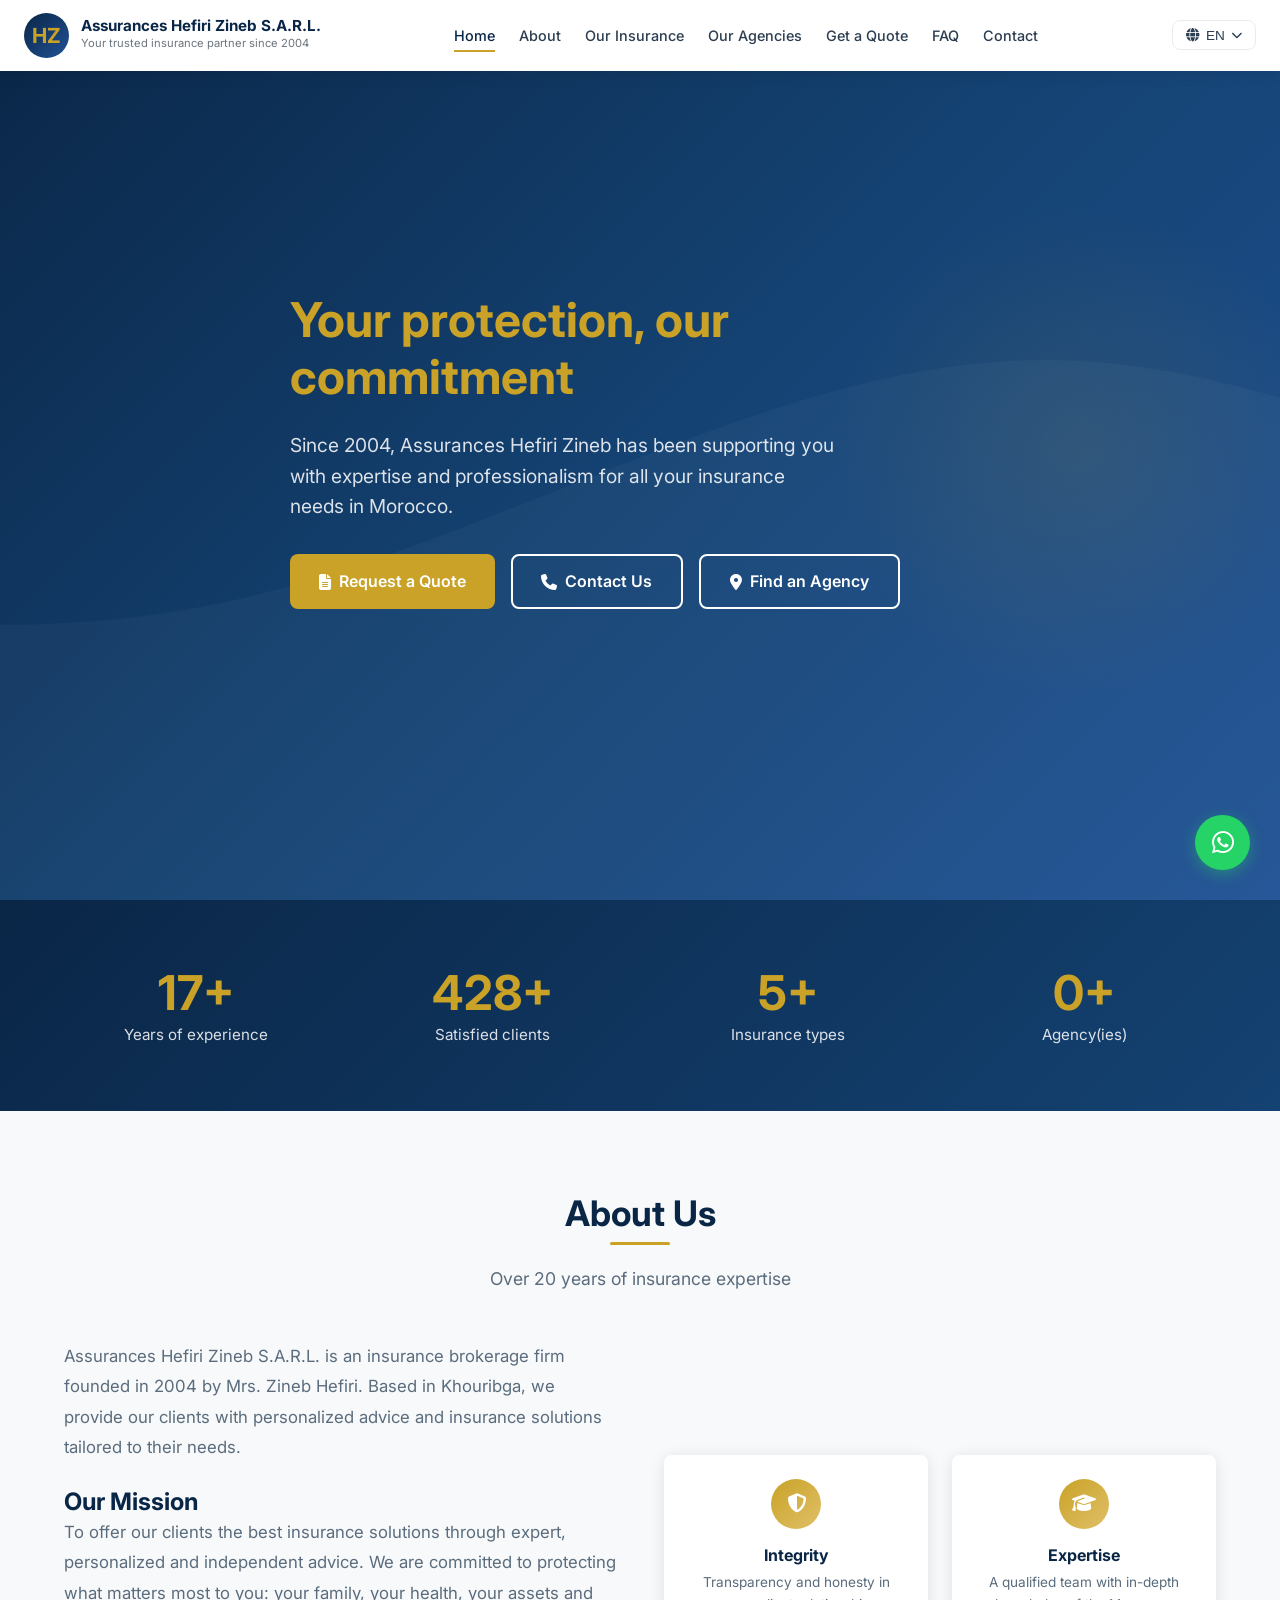
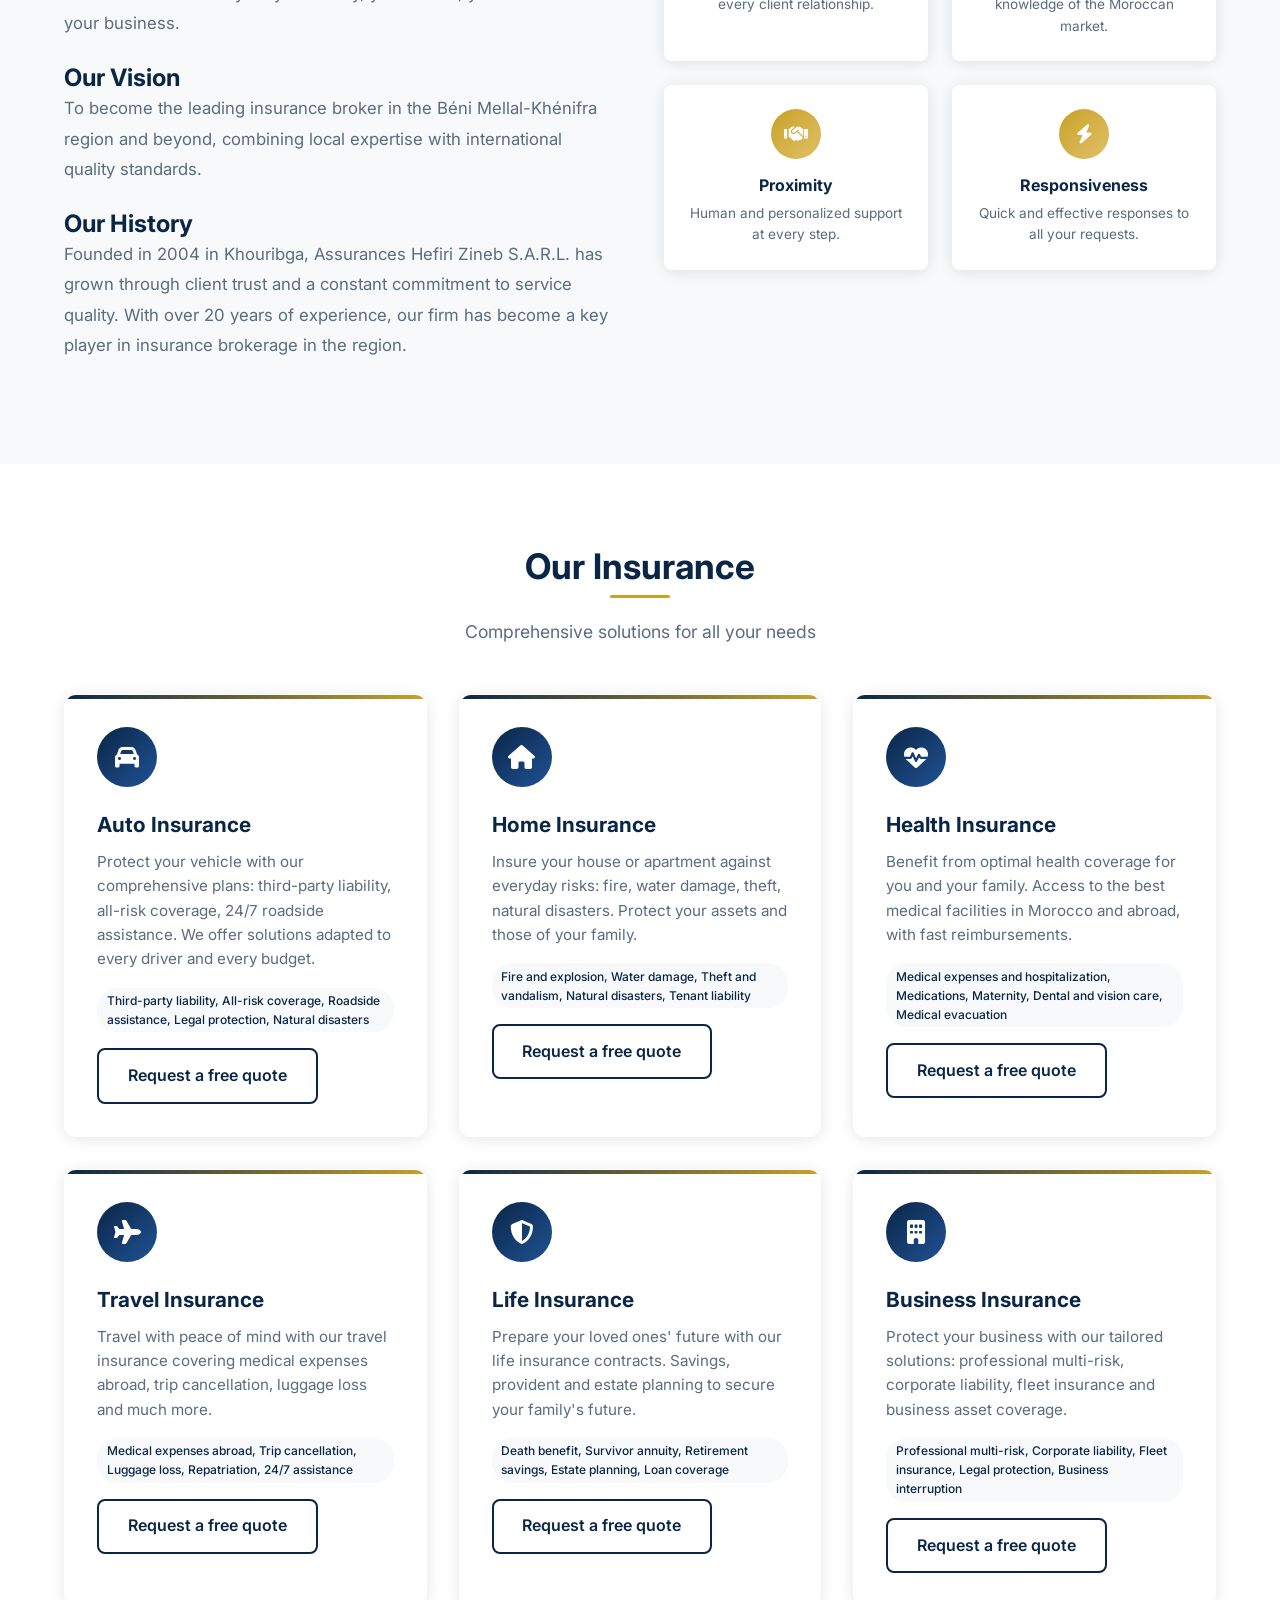
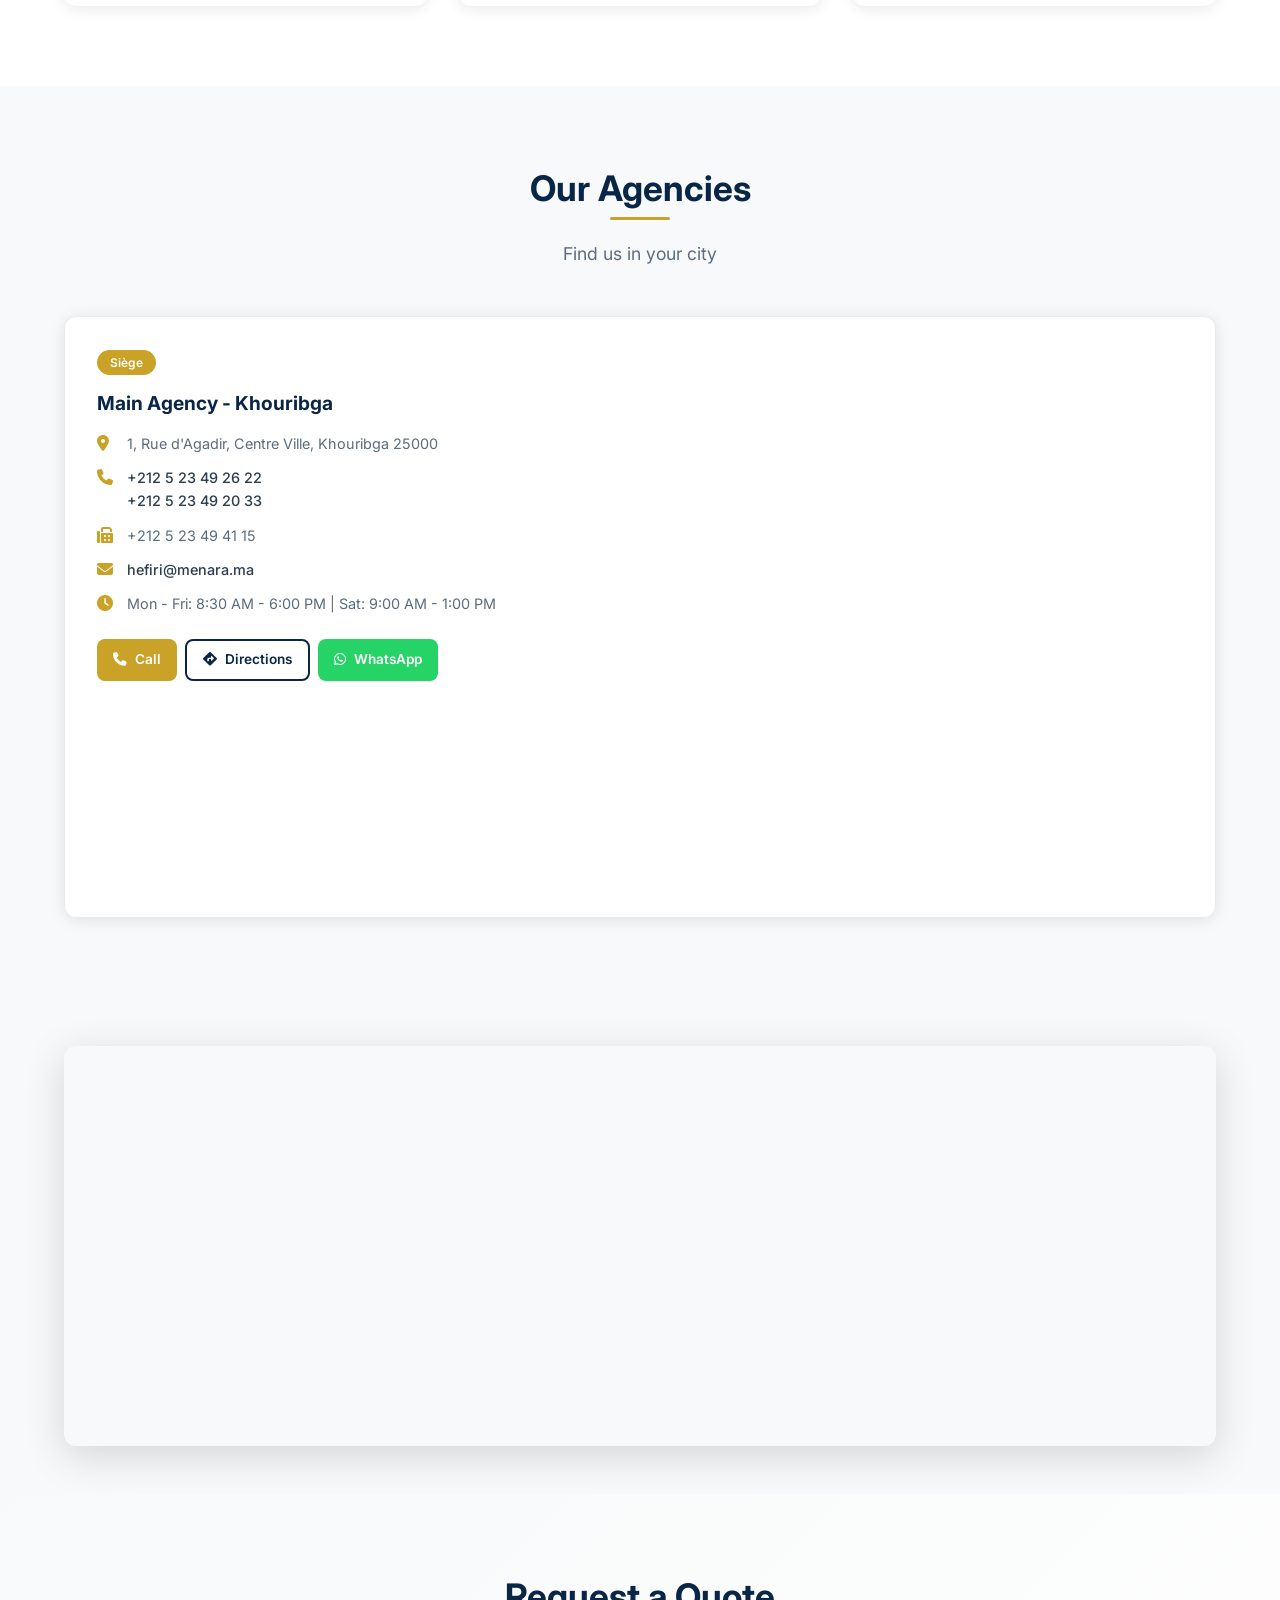
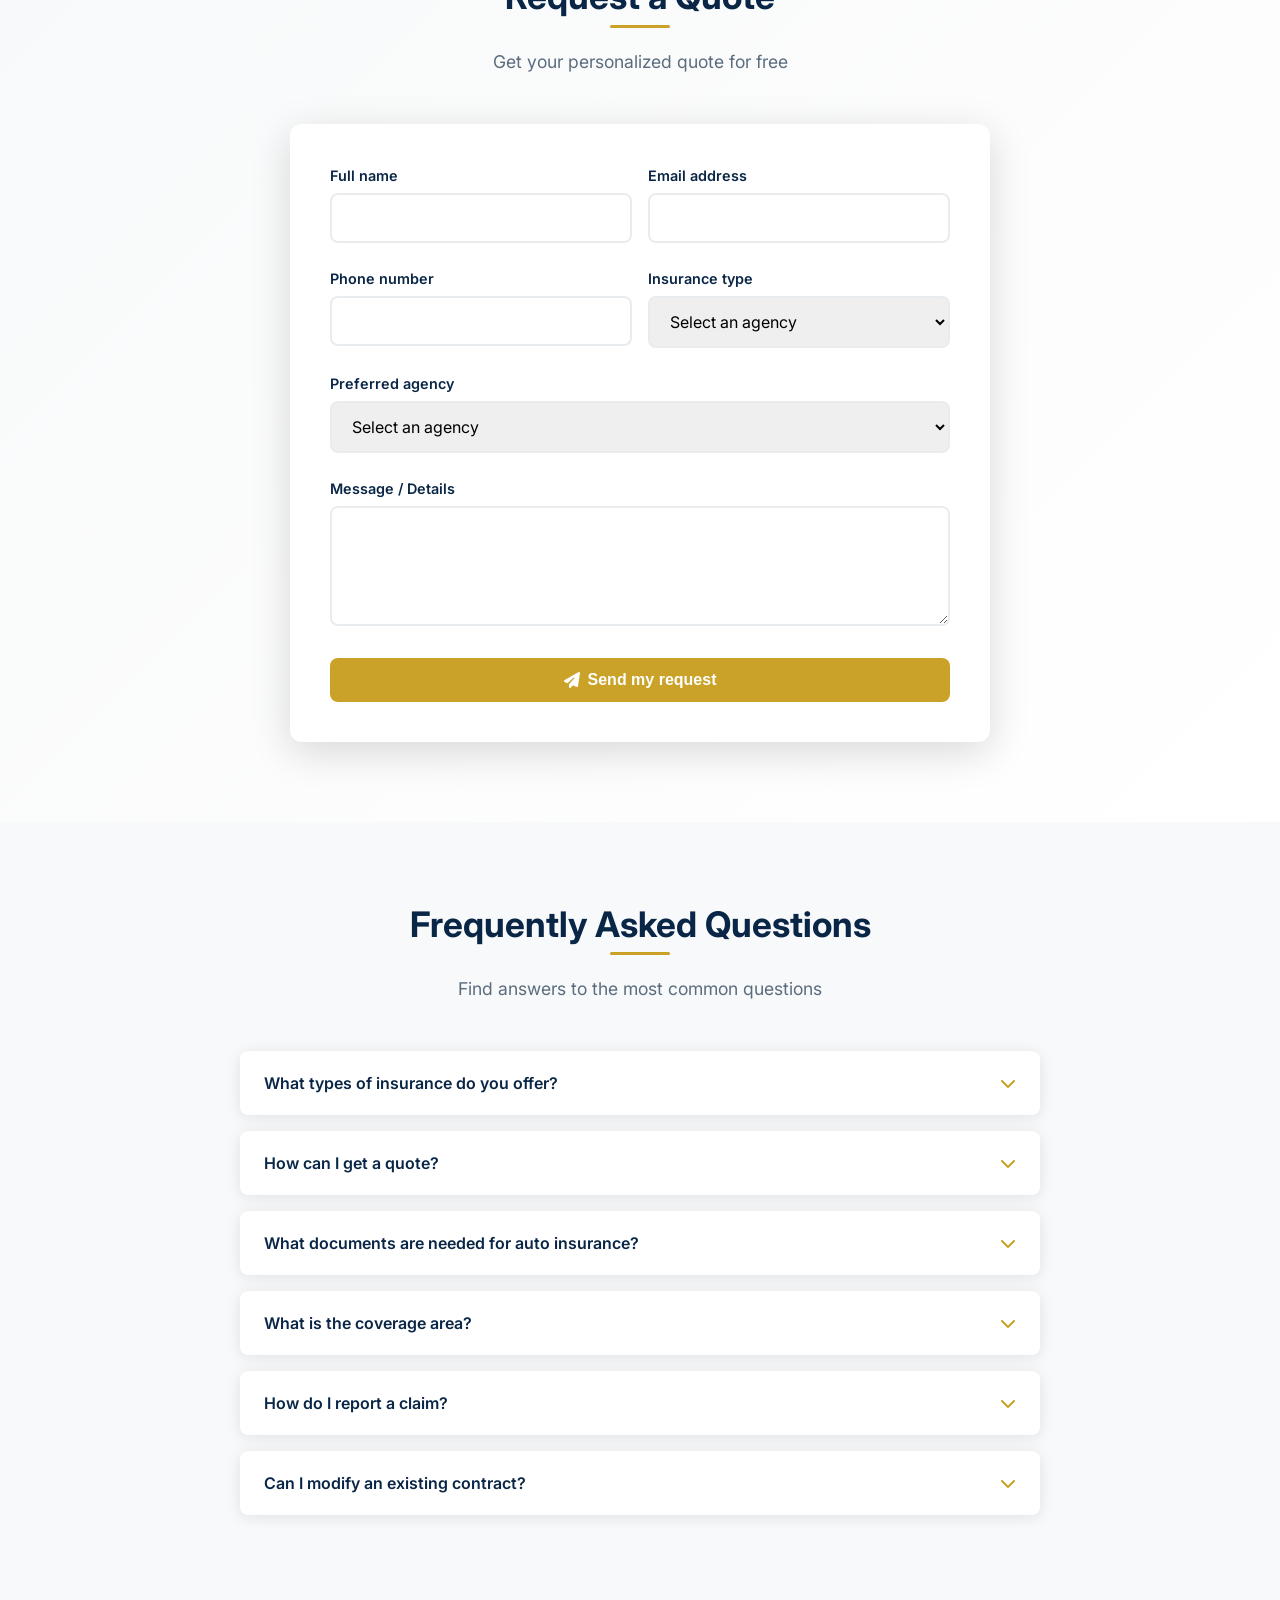
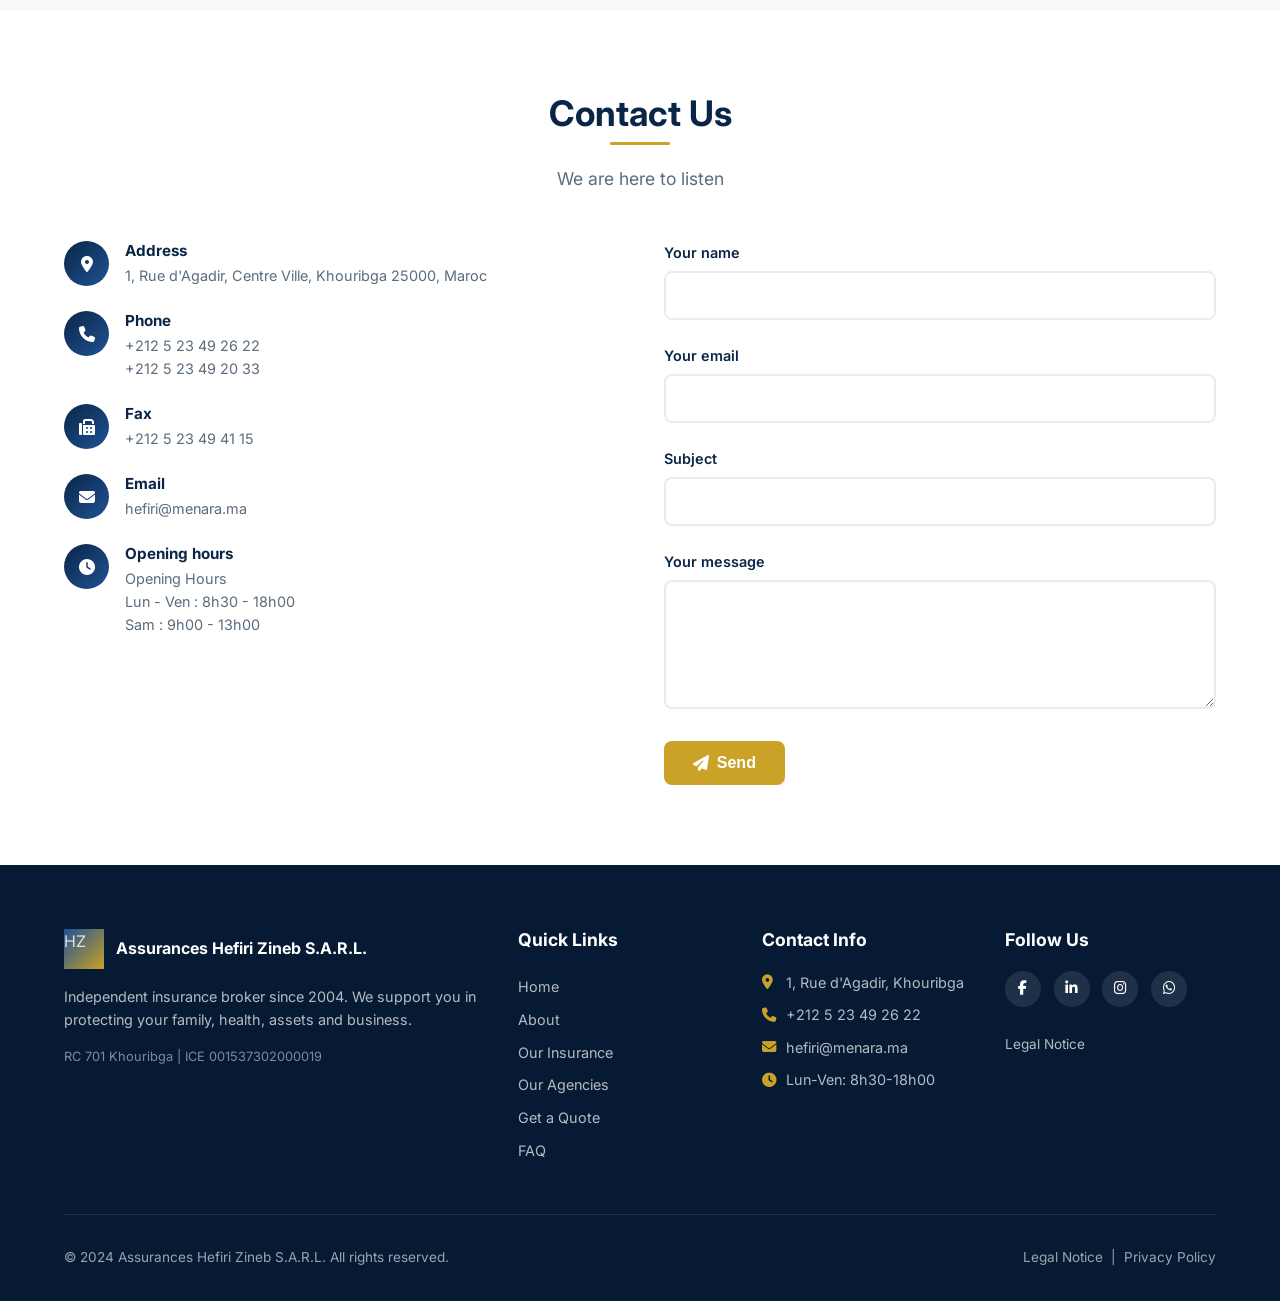
==== index.html @ b3954fb3 "feat: Complete multilingual website for Assurances Hefiri Zineb S.A.R.L. - Professional insurance we" ====
<!DOCTYPE html>
<html lang="fr" dir="ltr">
<head>
  <meta charset="UTF-8">
  <meta name="viewport" content="width=device-width, initial-scale=1.0">
  <meta http-equiv="X-UA-Compatible" content="IE=edge">
  
  <!-- SEO Meta Tags -->
  <title>Assurances Hefiri Zineb | Courtier d'assurances à Khouribga, Maroc</title>
  <meta name="description" content="Assurances Hefiri Zineb S.A.R.L. - Courtier d'assurances professionnel depuis 2004 à Khouribga. Automobile, habitation, santé, voyage, vie et entreprise. Devis gratuit.">
  <meta name="keywords" content="assurance, courtier, Khouribga, Maroc, automobile, habitation, santé, voyage, vie, entreprise, hefiri zineb">
  <meta name="author" content="Assurances Hefiri Zineb S.A.R.L.">
  <meta name="robots" content="index, follow">
  
  <!-- Open Graph -->
  <meta property="og:title" content="Assurances Hefiri Zineb | Courtier d'assurances à Khouribga, Maroc">
  <meta property="og:description" content="Courtier d'assurances professionnel depuis 2004 à Khouribga. Solutions complètes en assurance automobile, habitation, santé, voyage, vie et entreprise.">
  <meta property="og:type" content="website">
  <meta property="og:locale" content="fr_MA">
  <meta property="og:locale:alternate" content="en_MA">
  <meta property="og:locale:alternate" content="ar_MA">
  <meta property="og:site_name" content="Assurances Hefiri Zineb S.A.R.L.">
  
  <!-- Hreflang Tags -->
  <link rel="alternate" hreflang="fr" href="?lang=fr">
  <link rel="alternate" hreflang="en" href="?lang=en">
  <link rel="alternate" hreflang="ar" href="?lang=ar">
  <link rel="alternate" hreflang="x-default" href="?lang=fr">
  
  <!-- Fonts -->
  <link rel="preconnect" href="https://fonts.googleapis.com">
  <link rel="preconnect" href="https://fonts.gstatic.com" crossorigin>
  <link href="https://fonts.googleapis.com/css2?family=Inter:wght@300;400;500;600;700;800&family=Tajawal:wght@300;400;500;700;800&display=swap" rel="stylesheet">
  
  <!-- Font Awesome -->
  <link rel="stylesheet" href="https://cdnjs.cloudflare.com/ajax/libs/font-awesome/6.5.1/css/all.min.css">
  
  <!-- Main CSS -->
  <link rel="stylesheet" href="css/style.css">
  
  <!-- Favicon -->
  <link rel="icon" type="image/svg+xml" href="data:image/svg+xml,<svg xmlns='http://www.w3.org/2000/svg' viewBox='0 0 100 100'><circle cx='50' cy='50' r='45' fill='%230a2647'/><text x='50' y='65' text-anchor='middle' fill='%23c9a227' font-size='36' font-weight='bold'>HZ</text></svg>">
  
  <!-- Structured Data -->
  <script type="application/ld+json">
  {
    "@context": "https://schema.org",
    "@type": "InsuranceAgency",
    "name": "Assurances Hefiri Zineb S.A.R.L.",
    "description": "Courtier d'assurances professionnel à Khouribga, Maroc",
    "url": "https://assuranceshefiri.com",
    "telephone": "+212523492622",
    "email": "hefiri@menara.ma",
    "foundingDate": "2004",
    "legalName": "Assurances Hefiri Zineb S.A.R.L.",
    "address": {
      "@type": "PostalAddress",
      "streetAddress": "1, Rue d'Agadir, Centre Ville",
      "addressLocality": "Khouribga",
      "postalCode": "25000",
      "addressRegion": "Béni Mellal-Khénifra",
      "addressCountry": "MA"
    },
    "geo": {
      "@type": "GeoCoordinates",
      "latitude": 32.88220842030078,
      "longitude": -6.91396665058744
    },
    "openingHoursSpecification": [
      {
        "@type": "OpeningHoursSpecification",
        "dayOfWeek": ["Monday", "Tuesday", "Wednesday", "Thursday", "Friday"],
        "opens": "08:30",
        "closes": "18:00"
      },
      {
        "@type": "OpeningHoursSpecification",
        "dayOfWeek": "Saturday",
        "opens": "09:00",
        "closes": "13:00"
      }
    ],
    "priceRange": "$$",
    "sameAs": []
  }
  </script>
</head>
<body>

  <!-- ===== HEADER / NAVIGATION ===== -->
  <header class="header" id="header">
    <nav class="nav" role="navigation" aria-label="Main navigation">
      <a href="#accueil" class="nav-brand">
        <div class="logo-icon">HZ</div>
        <div class="nav-brand-text">
          <span class="brand-name" data-i18n="site.name">Assurances Hefiri Zineb S.A.R.L.</span>
          <span class="brand-tagline" data-i18n="site.tagline">Votre partenaire de confiance en assurance depuis 2004</span>
        </div>
      </a>
      
      <div class="nav-links" id="navLinks">
        <a href="#accueil" data-i18n="nav.home">Accueil</a>
        <a href="#a-propos" data-i18n="nav.about">À propos</a>
        <a href="#services" data-i18n="nav.services">Nos assurances</a>
        <a href="#agences" data-i18n="nav.agencies">Nos agences</a>
        <a href="#devis" data-i18n="nav.quote">Demande de devis</a>
        <a href="#faq" data-i18n="nav.faq">FAQ</a>
        <a href="#contact" data-i18n="nav.contact">Contact</a>
      </div>
      
      <div class="nav-right">
        <!-- Language Selector -->
        <div class="lang-selector">
          <button class="lang-btn" aria-label="Change language" aria-expanded="false">
            <i class="fas fa-globe"></i>
            <span class="lang-btn-text">FR</span>
            <i class="fas fa-chevron-down" style="font-size:0.7rem"></i>
          </button>
          <div class="lang-dropdown">
            <button data-lang="fr" class="active">
              <span>🇫🇷</span> Français
            </button>
            <button data-lang="en">
              <span>🇬🇧</span> English
            </button>
            <button data-lang="ar">
              <span>🇲🇦</span> العربية
            </button>
          </div>
        </div>
        
        <!-- Mobile Toggle -->
        <div class="nav-toggle" id="navToggle" aria-label="Toggle navigation menu">
          <span></span>
          <span></span>
          <span></span>
        </div>
      </div>
    </nav>
  </header>

  <!-- ===== HERO SECTION ===== -->
  <section class="hero" id="accueil">
    <div class="container">
      <div class="hero-content">
        <h1><span class="highlight" data-i18n="hero.title">Votre protection, notre engagement</span></h1>
        <p data-i18n="hero.subtitle">Depuis 2004, Assurances Hefiri Zineb vous accompagne avec expertise et professionnalisme dans tous vos besoins en assurance au Maroc.</p>
        <div class="hero-buttons">
          <a href="#devis" class="btn btn-primary">
            <i class="fas fa-file-alt"></i>
            <span data-i18n="hero.cta1">Demander un devis</span>
          </a>
          <a href="#contact" class="btn btn-secondary">
            <i class="fas fa-phone"></i>
            <span data-i18n="hero.cta2">Nous contacter</span>
          </a>
          <a href="#agences" class="btn btn-secondary">
            <i class="fas fa-map-marker-alt"></i>
            <span data-i18n="hero.cta3">Trouver une agence</span>
          </a>
        </div>
      </div>
    </div>
    <div class="hero-decoration"></div>
  </section>

  <!-- ===== STATS SECTION ===== -->
  <section class="stats-section">
    <div class="container">
      <div class="stats-grid">
        <div class="stat-item fade-in">
          <span class="stat-number" data-count="20">0</span>
          <span class="stat-label" data-i18n="about.fig1">Années d'expérience</span>
        </div>
        <div class="stat-item fade-in">
          <span class="stat-number" data-count="500">0</span>
          <span class="stat-label" data-i18n="about.fig2">Clients satisfaits</span>
        </div>
        <div class="stat-item fade-in">
          <span class="stat-number" data-count="6">0</span>
          <span class="stat-label" data-i18n="about.fig3">Types d'assurance</span>
        </div>
        <div class="stat-item fade-in">
          <span class="stat-number" data-count="1">0</span>
          <span class="stat-label" data-i18n="about.fig4">Agence(s)</span>
        </div>
      </div>
    </div>
  </section>

  <!-- ===== ABOUT SECTION ===== -->
  <section class="section about-section" id="a-propos">
    <div class="container">
      <div class="section-header">
        <h2 data-i18n="about.title">À propos de nous</h2>
        <p data-i18n="about.subtitle">Plus de 20 ans d'expertise en assurance</p>
      </div>
      
      <div class="about-content">
        <div class="about-text fade-in">
          <p data-i18n="about.intro">Assurances Hefiri Zineb S.A.R.L. est un cabinet de courtage en assurances fondé en 2004 par Mme Zineb Hefiri. Basé à Khouribga, nous offrons à nos clients un conseil personnalisé et des solutions d'assurance adaptées à leurs besoins.</p>
          
          <h3 data-i18n="about.mission_title">Notre Mission</h3>
          <p data-i18n="about.mission_text">Offrir à nos clients les meilleures solutions d'assurance grâce à un conseil expert, personnalisé et indépendant. Nous nous engageons à protéger ce qui compte le plus pour vous : votre famille, votre santé, votre patrimoine et votre entreprise.</p>
          
          <h3 data-i18n="about.vision_title">Notre Vision</h3>
          <p data-i18n="about.vision_text">Devenir le courtier d'assurances de référence dans la région Béni Mellal-Khénifra et au-delà, en combinant expertise locale et standards internationaux de qualité de service.</p>
          
          <h3 data-i18n="about.history_title">Notre Histoire</h3>
          <p data-i18n="about.history_text">Fondée en 2004 à Khouribga, Assurances Hefiri Zineb S.A.R.L. s'est développée grâce à la confiance de ses clients et à un engagement constant envers la qualité de service. Avec plus de 20 ans d'expérience, notre cabinet est devenu un acteur incontournable du courtage en assurance dans la région.</p>
        </div>
        
        <div class="about-values fade-in">
          <div class="value-card">
            <div class="value-icon"><i class="fas fa-shield-alt"></i></div>
            <h4 data-i18n="about.value1_title">Intégrité</h4>
            <p data-i18n="about.value1_text">Transparence et honnêteté dans chaque relation client.</p>
          </div>
          <div class="value-card">
            <div class="value-icon"><i class="fas fa-graduation-cap"></i></div>
            <h4 data-i18n="about.value2_title">Expertise</h4>
            <p data-i18n="about.value2_text">Une équipe qualifiée avec une connaissance approfondie du marché marocain.</p>
          </div>
          <div class="value-card">
            <div class="value-icon"><i class="fas fa-handshake"></i></div>
            <h4 data-i18n="about.value3_title">Proximité</h4>
            <p data-i18n="about.value3_text">Un accompagnement humain et personnalisé, à chaque étape.</p>
          </div>
          <div class="value-card">
            <div class="value-icon"><i class="fas fa-bolt"></i></div>
            <h4 data-i18n="about.value4_title">Réactivité</h4>
            <p data-i18n="about.value4_text">Des réponses rapides et efficaces à toutes vos demandes.</p>
          </div>
        </div>
      </div>
    </div>
  </section>

  <!-- ===== SERVICES SECTION ===== -->
  <section class="section" id="services">
    <div class="container">
      <div class="section-header">
        <h2 data-i18n="services.title">Nos Assurances</h2>
        <p data-i18n="services.subtitle">Des solutions complètes pour tous vos besoins</p>
      </div>
      
      <div class="services-grid">
        <!-- Auto Insurance -->
        <div class="service-card fade-in">
          <div class="service-icon"><i class="fas fa-car"></i></div>
          <h3 data-i18n="services.auto_title">Assurance Automobile</h3>
          <p data-i18n="services.auto_desc">Protégez votre véhicule avec nos formules complètes : responsabilité civile, tous risques, assistance routière 24h/24. Nous proposons des solutions adaptées à chaque conducteur et chaque budget.</p>
          <div class="service-guarantees">
            <span data-i18n="services.auto_guarantees">Responsabilité civile, Dommages tous risques, Assistance et dépannage, Protection juridique, Catastrophes naturelles</span>
          </div>
          <a href="#devis" class="btn btn-outline" style="margin-top:1rem" data-i18n="services.cta">Demander un devis gratuit</a>
        </div>

        <!-- Habitation Insurance -->
        <div class="service-card fade-in">
          <div class="service-icon"><i class="fas fa-home"></i></div>
          <h3 data-i18n="services.habitation_title">Assurance Habitation</h3>
          <p data-i18n="services.habitation_desc">Assurez votre maison ou appartement contre les risques du quotidien : incendie, dégâts des eaux, vol, catastrophes naturelles. Protégez votre patrimoine et celui de votre famille.</p>
          <div class="service-guarantees">
            <span data-i18n="services.habitation_guarantees">Incendie et explosion, Dégâts des eaux, Vol et vandalisme, Catastrophes naturelles, Responsabilité civile locataire</span>
          </div>
          <a href="#devis" class="btn btn-outline" style="margin-top:1rem" data-i18n="services.cta">Demander un devis gratuit</a>
        </div>

        <!-- Santé Insurance -->
        <div class="service-card fade-in">
          <div class="service-icon"><i class="fas fa-heartbeat"></i></div>
          <h3 data-i18n="services.sante_title">Assurance Santé</h3>
          <p data-i18n="services.sante_desc">Bénéficiez d'une couverture santé optimale pour vous et votre famille. Accès aux meilleurs établissements de soins au Maroc et à l'étranger, avec des remboursements rapides.</p>
          <div class="service-guarantees">
            <span data-i18n="services.sante_guarantees">Frais médicaux et hospitalisation, Médicaments, Maternité, Soins dentaires et optiques, Évacuation sanitaire</span>
          </div>
          <a href="#devis" class="btn btn-outline" style="margin-top:1rem" data-i18n="services.cta">Demander un devis gratuit</a>
        </div>

        <!-- Voyage Insurance -->
        <div class="service-card fade-in">
          <div class="service-icon"><i class="fas fa-plane"></i></div>
          <h3 data-i18n="services.voyage_title">Assurance Voyage</h3>
          <p data-i18n="services.voyage_desc">Voyagez l'esprit tranquille avec notre assurance voyage couvrant les frais médicaux à l'étranger, l'annulation de voyage, la perte de bagages et bien plus encore.</p>
          <div class="service-guarantees">
            <span data-i18n="services.voyage_guarantees">Frais médicaux à l'étranger, Annulation de voyage, Perte de bagages, Rapatriement, Assistance 24h/24</span>
          </div>
          <a href="#devis" class="btn btn-outline" style="margin-top:1rem" data-i18n="services.cta">Demander un devis gratuit</a>
        </div>

        <!-- Vie Insurance -->
        <div class="service-card fade-in">
          <div class="service-icon"><i class="fas fa-shield-alt"></i></div>
          <h3 data-i18n="services.vie_title">Assurance Vie</h3>
          <p data-i18n="services.vie_desc">Préparez l'avenir de vos proches avec nos contrats d'assurance vie. Épargne, prévoyance et transmission patrimoniale pour sécuriser le futur de votre famille.</p>
          <div class="service-guarantees">
            <span data-i18n="services.vie_guarantees">Capital décès, Rente de survie, Épargne retraite, Transmission patrimoniale, Couverture emprunteur</span>
          </div>
          <a href="#devis" class="btn btn-outline" style="margin-top:1rem" data-i18n="services.cta">Demander un devis gratuit</a>
        </div>

        <!-- Entreprise Insurance -->
        <div class="service-card fade-in">
          <div class="service-icon"><i class="fas fa-building"></i></div>
          <h3 data-i18n="services.entreprise_title">Assurance Entreprise</h3>
          <p data-i18n="services.entreprise_desc">Protégez votre activité professionnelle avec nos solutions sur mesure : multirisque professionnelle, responsabilité civile entreprise, assurance flotte et couverture des biens professionnels.</p>
          <div class="service-guarantees">
            <span data-i18n="services.entreprise_guarantees">Multirisque professionnelle, Responsabilité civile entreprise, Assurance flotte automobile, Protection juridique, Pertes d'exploitation</span>
          </div>
          <a href="#devis" class="btn btn-outline" style="margin-top:1rem" data-i18n="services.cta">Demander un devis gratuit</a>
        </div>
      </div>
    </div>
  </section>

  <!-- ===== AGENCIES SECTION ===== -->
  <section class="section" id="agences" style="background:var(--light)">
    <div class="container">
      <div class="section-header">
        <h2 data-i18n="agencies.title">Nos Agences</h2>
        <p data-i18n="agencies.subtitle">Retrouvez-nous dans votre ville</p>
      </div>
      
      <div class="agencies-grid" id="agencies-container">
        <!-- Agencies will be rendered dynamically by JavaScript -->
      </div>
    </div>
  </section>

  <!-- ===== MAP SECTION ===== -->
  <section class="map-section">
    <div class="container">
      <div class="map-container">
        <iframe 
          src="https://maps.google.com/maps?q=32.88220842030078,-6.91396665058744&z=15&output=embed" 
          loading="lazy" 
          allowfullscreen
          title="Google Maps - Assurances Hefiri Zineb, Khouribga"
          aria-label="Carte Google Maps de l'agence Assurances Hefiri Zineb à Khouribga">
        </iframe>
      </div>
    </div>
  </section>

  <!-- ===== QUOTE SECTION ===== -->
  <section class="section quote-section" id="devis">
    <div class="container">
      <div class="section-header">
        <h2 data-i18n="quote.title">Demande de Devis</h2>
        <p data-i18n="quote.subtitle">Obtenez votre devis personnalisé gratuitement</p>
      </div>
      
      <div class="quote-form">
        <form id="quoteForm" novalidate>
          <div class="form-row">
            <div class="form-group">
              <label for="quoteName" data-i18n="quote.form.name">Nom complet</label>
              <input type="text" id="quoteName" name="name" required placeholder="">
            </div>
            <div class="form-group">
              <label for="quoteEmail" data-i18n="quote.form.email">Adresse e-mail</label>
              <input type="email" id="quoteEmail" name="email" required>
            </div>
          </div>
          
          <div class="form-row">
            <div class="form-group">
              <label for="quotePhone" data-i18n="quote.form.phone">Téléphone</label>
              <input type="tel" id="quotePhone" name="phone" required>
            </div>
            <div class="form-group">
              <label for="quoteType" data-i18n="quote.form.insurance_type">Type d'assurance</label>
              <select id="quoteType" name="insurance_type" required>
                <option value="" data-i18n="quote.select_agency">-- Sélectionnez --</option>
                <option value="auto" data-i18n="quote.form.type_auto">Automobile</option>
                <option value="habitation" data-i18n="quote.form.type_habitation">Habitation</option>
                <option value="sante" data-i18n="quote.form.type_sante">Santé</option>
                <option value="voyage" data-i18n="quote.form.type_voyage">Voyage</option>
                <option value="vie" data-i18n="quote.form.type_vie">Vie</option>
                <option value="entreprise" data-i18n="quote.form.type_entreprise">Entreprise</option>
              </select>
            </div>
          </div>
          
          <div class="form-group">
            <label for="quoteAgency" data-i18n="quote.form.agency">Agence souhaitée</label>
            <select id="quoteAgency" name="agency" class="agency-select">
              <option value="" data-i18n="quote.select_agency">Choisir une agence</option>
            </select>
          </div>
          
          <div class="form-group">
            <label for="quoteMessage" data-i18n="quote.form.message">Message / Détails</label>
            <textarea id="quoteMessage" name="message" rows="4" placeholder=""></textarea>
          </div>
          
          <button type="submit" class="btn btn-primary" style="width:100%;justify-content:center">
            <i class="fas fa-paper-plane"></i>
            <span data-i18n="quote.form.submit">Envoyer ma demande</span>
          </button>
          
          <div class="form-message" id="quoteMessageResult"></div>
        </form>
      </div>
    </div>
  </section>

  <!-- ===== FAQ SECTION ===== -->
  <section class="section faq-section" id="faq">
    <div class="container">
      <div class="section-header">
        <h2 data-i18n="faq.title">Questions Fréquentes</h2>
        <p data-i18n="faq.subtitle">Retrouvez les réponses aux questions les plus courantes</p>
      </div>
      
      <div class="faq-list">
        <div class="faq-item fade-in">
          <div class="faq-question">
            <span data-faq-q="1" data-i18n="faq.q1">Quels types d'assurance proposez-vous ?</span>
            <i class="fas fa-chevron-down"></i>
          </div>
          <div class="faq-answer">
            <p data-faq-a="1" data-i18n="faq.a1">Nous proposons une large gamme d'assurances : automobile, habitation, santé, voyage, vie et assurance entreprise. Chaque solution est adaptée à vos besoins spécifiques.</p>
          </div>
        </div>
        
        <div class="faq-item fade-in">
          <div class="faq-question">
            <span data-faq-q="2" data-i18n="faq.q2">Comment obtenir un devis ?</span>
            <i class="fas fa-chevron-down"></i>
          </div>
          <div class="faq-answer">
            <p data-faq-a="2" data-i18n="faq.a2">Vous pouvez obtenir un devis gratuitement en remplissant notre formulaire en ligne, en nous appelant au +212 5 23 49 26 22 ou en vous rendant directement dans notre agence à Khouribga.</p>
          </div>
        </div>
        
        <div class="faq-item fade-in">
          <div class="faq-question">
            <span data-faq-q="3" data-i18n="faq.q3">Quels documents fournir pour une assurance automobile ?</span>
            <i class="fas fa-chevron-down"></i>
          </div>
          <div class="faq-answer">
            <p data-faq-a="3" data-i18n="faq.a3">Pour une assurance automobile, vous aurez besoin de votre carte d'identité, carte grise du véhicule, permis de conduire et votre historique de conduite (relevé d'informations).</p>
          </div>
        </div>
        
        <div class="faq-item fade-in">
          <div class="faq-question">
            <span data-faq-q="4" data-i18n="faq.q4">Quelle est la zone de couverture ?</span>
            <i class="fas fa-chevron-down"></i>
          </div>
          <div class="faq-answer">
            <p data-faq-a="4" data-i18n="faq.a4">Nos assurances couvrent l'ensemble du territoire marocain. Pour l'assurance voyage, la couverture s'étend à l'international selon les formules choisies.</p>
          </div>
        </div>
        
        <div class="faq-item fade-in">
          <div class="faq-question">
            <span data-faq-q="5" data-i18n="faq.q5">Comment déclarer un sinistre ?</span>
            <i class="fas fa-chevron-down"></i>
          </div>
          <div class="faq-answer">
            <p data-faq-a="5" data-i18n="faq.a5">En cas de sinistre, contactez-nous immédiatement par téléphone au +212 5 23 49 26 22 ou par email à hefiri@menara.ma. Notre équipe vous guidera dans les démarches à suivre.</p>
          </div>
        </div>
        
        <div class="faq-item fade-in">
          <div class="faq-question">
            <span data-faq-q="6" data-i18n="faq.q6">Peut-on modifier un contrat en cours ?</span>
            <i class="fas fa-chevron-down"></i>
          </div>
          <div class="faq-answer">
            <p data-faq-a="6" data-i18n="faq.a6">Oui, vous pouvez modifier votre contrat à tout moment. Contactez-nous pour étudier vos besoins et ajuster vos garanties en conséquence.</p>
          </div>
        </div>
      </div>
    </div>
  </section>

  <!-- ===== CONTACT SECTION ===== -->
  <section class="section contact-section" id="contact">
    <div class="container">
      <div class="section-header">
        <h2 data-i18n="contact.title">Contactez-nous</h2>
        <p data-i18n="contact.subtitle">Nous sommes à votre écoute</p>
      </div>
      
      <div class="contact-grid">
        <div class="contact-info-list fade-in">
          <div class="contact-info-item">
            <div class="icon-circle"><i class="fas fa-map-marker-alt"></i></div>
            <div>
              <h4 data-i18n="contact.address_label">Adresse</h4>
              <p>1, Rue d'Agadir, Centre Ville, Khouribga 25000, Maroc</p>
            </div>
          </div>
          
          <div class="contact-info-item">
            <div class="icon-circle"><i class="fas fa-phone"></i></div>
            <div>
              <h4 data-i18n="contact.phone_label">Téléphone</h4>
              <p>
                <a href="tel:+212523492622">+212 5 23 49 26 22</a><br>
                <a href="tel:+212523492033">+212 5 23 49 20 33</a>
              </p>
            </div>
          </div>
          
          <div class="contact-info-item">
            <div class="icon-circle"><i class="fas fa-fax"></i></div>
            <div>
              <h4 data-i18n="contact.fax_label">Fax</h4>
              <p>+212 5 23 49 41 15</p>
            </div>
          </div>
          
          <div class="contact-info-item">
            <div class="icon-circle"><i class="fas fa-envelope"></i></div>
            <div>
              <h4 data-i18n="contact.email_label">Email</h4>
              <p><a href="mailto:hefiri@menara.ma">hefiri@menara.ma</a></p>
            </div>
          </div>
          
          <div class="contact-info-item">
            <div class="icon-circle"><i class="fas fa-clock"></i></div>
            <div>
              <h4 data-i18n="contact.hours_label">Horaires d'ouverture</h4>
              <p>
                <span data-i18n="agencies.hours">Horaires</span><br>
                <span>Lun - Ven : 8h30 - 18h00</span><br>
                <span>Sam : 9h00 - 13h00</span>
              </p>
            </div>
          </div>
        </div>
        
        <div class="fade-in">
          <form id="contactForm" novalidate>
            <div class="form-group">
              <label for="contactName" data-i18n="contact.form_name">Votre nom</label>
              <input type="text" id="contactName" name="name" required>
            </div>
            
            <div class="form-group">
              <label for="contactEmail" data-i18n="contact.form_email">Votre email</label>
              <input type="email" id="contactEmail" name="email" required>
            </div>
            
            <div class="form-group">
              <label for="contactSubject" data-i18n="contact.form_subject">Sujet</label>
              <input type="text" id="contactSubject" name="subject" required>
            </div>
            
            <div class="form-group">
              <label for="contactMessage" data-i18n="contact.form_message">Votre message</label>
              <textarea id="contactMessage" name="message" rows="5" required></textarea>
            </div>
            
            <button type="submit" class="btn btn-primary">
              <i class="fas fa-paper-plane"></i>
              <span data-i18n="contact.form_send">Envoyer</span>
            </button>
            
            <div class="form-message" id="contactMessageResult"></div>
          </form>
        </div>
      </div>
    </div>
  </section>

  <!-- ===== FOOTER ===== -->
  <footer class="footer">
    <div class="container">
      <div class="footer-grid">
        <div class="footer-brand">
          <div style="display:flex;align-items:center;gap:0.75rem;margin-bottom:0.5rem">
            <div class="logo-icon" style="width:40px;height:40px;font-size:1rem;background:linear-gradient(135deg,var(--secondary),var(--accent))">HZ</div>
            <h4 style="margin:0;font-size:1rem" data-i18n="site.name">Assurances Hefiri Zineb S.A.R.L.</h4>
          </div>
          <p data-i18n="footer.description">Courtier d'assurances indépendant depuis 2004. Nous vous accompagnons dans la protection de votre famille, votre santé, votre patrimoine et votre entreprise.</p>
          <p style="font-size:0.8rem;opacity:0.7;margin-top:0.5rem" data-i18n="footer.rc_info">RC 701 Khouribga | ICE 001537302000019</p>
        </div>
        
        <div>
          <h4 data-i18n="footer.quick_links">Liens rapides</h4>
          <div class="footer-links">
            <a href="#accueil" data-i18n="nav.home">Accueil</a>
            <a href="#a-propos" data-i18n="nav.about">À propos</a>
            <a href="#services" data-i18n="nav.services">Nos assurances</a>
            <a href="#agences" data-i18n="nav.agencies">Nos agences</a>
            <a href="#devis" data-i18n="nav.quote">Demande de devis</a>
            <a href="#faq" data-i18n="nav.faq">FAQ</a>
          </div>
        </div>
        
        <div>
          <h4 data-i18n="footer.contact_info">Coordonnées</h4>
          <div class="footer-contact">
            <p><i class="fas fa-map-marker-alt"></i> 1, Rue d'Agadir, Khouribga</p>
            <p><i class="fas fa-phone"></i> <a href="tel:+212523492622" style="color:inherit">+212 5 23 49 26 22</a></p>
            <p><i class="fas fa-envelope"></i> <a href="mailto:hefiri@menara.ma" style="color:inherit">hefiri@menara.ma</a></p>
            <p><i class="fas fa-clock"></i> Lun-Ven: 8h30-18h00</p>
          </div>
        </div>
        
        <div>
          <h4 data-i18n="footer.follow_us">Suivez-nous</h4>
          <!-- Social links: Information à compléter - Ajouter les liens des réseaux sociaux -->
          <div class="footer-social">
            <a href="#" aria-label="Facebook" title="Facebook"><i class="fab fa-facebook-f"></i></a>
            <a href="#" aria-label="LinkedIn" title="LinkedIn"><i class="fab fa-linkedin-in"></i></a>
            <a href="#" aria-label="Instagram" title="Instagram"><i class="fab fa-instagram"></i></a>
            <a href="https://wa.me/212523492622" aria-label="WhatsApp" title="WhatsApp"><i class="fab fa-whatsapp"></i></a>
          </div>
          <div style="margin-top:1.5rem">
            <a href="#mentions-legales" style="color:rgba(255,255,255,0.7);font-size:0.85rem" data-i18n="footer.legal">Mentions légales</a>
          </div>
        </div>
      </div>
      
      <div class="footer-bottom">
        <p data-i18n="footer.copyright">© 2024 Assurances Hefiri Zineb S.A.R.L. Tous droits réservés.</p>
        <p>
          <a href="#mentions-legales" style="color:rgba(255,255,255,0.6)" data-i18n="footer.legal">Mentions légales</a>
          &nbsp;|&nbsp;
          <a href="#mentions-legales" style="color:rgba(255,255,255,0.6)" data-i18n="footer.privacy">Politique de confidentialité</a>
        </p>
      </div>
    </div>
  </footer>

  <!-- ===== WHATSAPP FLOATING BUTTON ===== -->
  <div class="whatsapp-float">
    <a href="https://wa.me/212523492622" target="_blank" rel="noopener" aria-label="Contactez-nous sur WhatsApp" title="WhatsApp">
      <i class="fab fa-whatsapp"></i>
    </a>
  </div>

  <!-- ===== SCROLL TO TOP ===== -->
  <button class="scroll-top" aria-label="Retour en haut">
    <i class="fas fa-chevron-up"></i>
  </button>

  <!-- ===== LEGAL SECTION (hidden by default, shown as anchor) ===== -->
  <section class="section legal-section" id="mentions-legales" style="display:none">
    <div class="container">
      <div class="legal-content">
        <h2 data-i18n="legal.title">Mentions Légales</h2>
        
        <h3 data-i18n="legal.section1_title">Éditeur du site</h3>
        <p data-i18n="legal.section1_text">Assurances Hefiri Zineb S.A.R.L.
1, Rue d'Agadir, Centre Ville, Khouribga 25000, Maroc
Tél : +212 5 23 49 26 22
Email : hefiri@menara.ma
RC : 701 Khouribga
ICE : 001537302000019
Directeur de publication : Mme Zineb Hefiri</p>
        
        <h3 data-i18n="legal.section2_title">Protection des données personnelles</h3>
        <p data-i18n="legal.section2_text">Conformément à la loi n° 09-08 relative à la protection des personnes physiques à l'égard du traitement des données à caractère personnel, vous disposez d'un droit d'accès, de rectification et de suppression de vos données personnelles. Pour exercer ce droit, veuillez nous contacter par email à hefiri@menara.ma ou par courrier postal à l'adresse indiquée ci-dessus.</p>
        
        <h3 data-i18n="legal.section3_title">Propriété intellectuelle</h3>
        <p data-i18n="legal.section3_text">L'ensemble du contenu de ce site (textes, images, logos, graphismes) est la propriété exclusive de Assurances Hefiri Zineb S.A.R.L. Toute reproduction, même partielle, est interdite sans autorisation préalable écrite.</p>
        
        <h3 data-i18n="legal.section4_title">Responsabilité</h3>
        <p data-i18n="legal.section4_text">Les informations présentes sur ce site sont fournies à titre indicatif. Assurances Hefiri Zineb S.A.R.L. ne saurait être tenu responsable des erreurs ou omissions dans les informations diffusées sur ce site.</p>
      </div>
    </div>
  </section>

  <!-- Scripts -->
  <script src="js/i18n.js"></script>
  <script src="js/app.js"></script>
</body>
</html>
---- css/style.css ----
/* ============================================
   ASSURANCES HEFIRI ZINEB - Main Stylesheet
   Professional Insurance Website
   ============================================ */

/* === CSS Variables === */
:root {
  --primary: #0a2647;
  --primary-light: #144272;
  --primary-dark: #061a33;
  --secondary: #205295;
  --accent: #c9a227;
  --accent-light: #e0c068;
  --accent-dark: #a68520;
  --white: #ffffff;
  --light: #f8f9fa;
  --light-gray: #e9ecef;
  --medium-gray: #6c757d;
  --dark-gray: #343a40;
  --text: #2c3e50;
  --text-light: #5a6c7d;
  --success: #28a745;
  --danger: #dc3545;
  --shadow: 0 2px 15px rgba(0, 0, 0, 0.1);
  --shadow-lg: 0 10px 40px rgba(0, 0, 0, 0.15);
  --radius: 8px;
  --radius-lg: 12px;
  --transition: all 0.3s ease;
  --font-main: 'Inter', 'Segoe UI', system-ui, sans-serif;
  --font-arabic: 'Tajawal', 'Cairo', 'Noto Sans Arabic', sans-serif;
}

/* === Reset & Base === */
*, *::before, *::after {
  margin: 0;
  padding: 0;
  box-sizing: border-box;
}

html {
  scroll-behavior: smooth;
  font-size: 16px;
}

body {
  font-family: var(--font-main);
  color: var(--text);
  line-height: 1.6;
  background: var(--white);
  overflow-x: hidden;
}

html[dir="rtl"] body {
  font-family: var(--font-arabic);
}

img {
  max-width: 100%;
  height: auto;
}

a {
  color: var(--secondary);
  text-decoration: none;
  transition: var(--transition);
}

a:hover {
  color: var(--accent);
}

ul {
  list-style: none;
}

/* === Typography === */
h1, h2, h3, h4, h5, h6 {
  color: var(--primary);
  line-height: 1.3;
  font-weight: 700;
}

h1 { font-size: 2.5rem; }
h2 { font-size: 2rem; }
h3 { font-size: 1.5rem; }
h4 { font-size: 1.25rem; }

p {
  margin-bottom: 1rem;
  color: var(--text-light);
}

/* === Container === */
.container {
  max-width: 1200px;
  margin: 0 auto;
  padding: 0 1.5rem;
}

/* === Section Styling === */
.section {
  padding: 5rem 0;
}

.section-header {
  text-align: center;
  margin-bottom: 3rem;
}

.section-header h2 {
  font-size: 2.2rem;
  margin-bottom: 0.75rem;
  position: relative;
  display: inline-block;
}

.section-header h2::after {
  content: '';
  position: absolute;
  bottom: -8px;
  left: 50%;
  transform: translateX(-50%);
  width: 60px;
  height: 3px;
  background: var(--accent);
  border-radius: 2px;
}

html[dir="rtl"] .section-header h2::after {
  left: 50%;
  transform: translateX(-50%);
}

.section-header p {
  font-size: 1.1rem;
  max-width: 600px;
  margin: 1rem auto 0;
}

/* === Buttons === */
.btn {
  display: inline-flex;
  align-items: center;
  gap: 0.5rem;
  padding: 0.8rem 1.8rem;
  border: none;
  border-radius: var(--radius);
  font-size: 1rem;
  font-weight: 600;
  cursor: pointer;
  transition: var(--transition);
  text-decoration: none;
}

.btn-primary {
  background: var(--accent);
  color: var(--white);
}

.btn-primary:hover {
  background: var(--accent-dark);
  color: var(--white);
  transform: translateY(-2px);
  box-shadow: var(--shadow);
}

.btn-secondary {
  background: transparent;
  color: var(--white);
  border: 2px solid var(--white);
}

.btn-secondary:hover {
  background: var(--white);
  color: var(--primary);
}

.btn-outline {
  background: transparent;
  color: var(--primary);
  border: 2px solid var(--primary);
}

.btn-outline:hover {
  background: var(--primary);
  color: var(--white);
}

.btn-whatsapp {
  background: #25D366;
  color: var(--white);
}

.btn-whatsapp:hover {
  background: #1da851;
  color: var(--white);
}

/* === Header / Navigation === */
.header {
  position: fixed;
  top: 0;
  left: 0;
  right: 0;
  z-index: 1000;
  background: var(--white);
  box-shadow: var(--shadow);
  transition: var(--transition);
}

.header.scrolled {
  box-shadow: 0 4px 20px rgba(0, 0, 0, 0.15);
}

.nav {
  display: flex;
  align-items: center;
  justify-content: space-between;
  padding: 0.8rem 1.5rem;
  max-width: 1400px;
  margin: 0 auto;
}

.nav-brand {
  display: flex;
  align-items: center;
  gap: 0.75rem;
}

.nav-brand .logo-icon {
  width: 45px;
  height: 45px;
  background: linear-gradient(135deg, var(--primary), var(--secondary));
  border-radius: 50%;
  display: flex;
  align-items: center;
  justify-content: center;
  color: var(--accent);
  font-size: 1.3rem;
  font-weight: 700;
}

.nav-brand-text {
  display: flex;
  flex-direction: column;
}

.nav-brand-text .brand-name {
  font-size: 0.95rem;
  font-weight: 700;
  color: var(--primary);
  line-height: 1.2;
}

.nav-brand-text .brand-tagline {
  font-size: 0.7rem;
  color: var(--medium-gray);
}

.nav-links {
  display: flex;
  align-items: center;
  gap: 1.5rem;
}

.nav-links a {
  color: var(--text);
  font-weight: 500;
  font-size: 0.9rem;
  position: relative;
  padding: 0.3rem 0;
}

.nav-links a::after {
  content: '';
  position: absolute;
  bottom: 0;
  left: 0;
  width: 0;
  height: 2px;
  background: var(--accent);
  transition: var(--transition);
}

html[dir="rtl"] .nav-links a::after {
  left: auto;
  right: 0;
}

.nav-links a:hover::after,
.nav-links a.active::after {
  width: 100%;
}

.nav-links a:hover,
.nav-links a.active {
  color: var(--primary);
}

.nav-right {
  display: flex;
  align-items: center;
  gap: 1rem;
}

/* Language Selector */
.lang-selector {
  position: relative;
}

.lang-btn {
  display: flex;
  align-items: center;
  gap: 0.4rem;
  padding: 0.4rem 0.8rem;
  border: 1px solid var(--light-gray);
  border-radius: var(--radius);
  background: var(--white);
  cursor: pointer;
  font-size: 0.85rem;
  color: var(--text);
  transition: var(--transition);
}

.lang-btn:hover {
  border-color: var(--secondary);
}

.lang-dropdown {
  position: absolute;
  top: 100%;
  right: 0;
  margin-top: 0.3rem;
  background: var(--white);
  border: 1px solid var(--light-gray);
  border-radius: var(--radius);
  box-shadow: var(--shadow-lg);
  min-width: 140px;
  display: none;
  z-index: 1001;
}

html[dir="rtl"] .lang-dropdown {
  right: auto;
  left: 0;
}

.lang-dropdown.active {
  display: block;
}

.lang-dropdown button {
  display: flex;
  align-items: center;
  gap: 0.5rem;
  width: 100%;
  padding: 0.6rem 1rem;
  border: none;
  background: none;
  cursor: pointer;
  font-size: 0.9rem;
  color: var(--text);
  transition: var(--transition);
}

.lang-dropdown button:hover {
  background: var(--light);
}

.lang-dropdown button.active {
  background: var(--light);
  font-weight: 600;
  color: var(--primary);
}

/* Mobile Menu Toggle */
.nav-toggle {
  display: none;
  flex-direction: column;
  gap: 5px;
  cursor: pointer;
  padding: 5px;
}

.nav-toggle span {
  width: 25px;
  height: 2px;
  background: var(--primary);
  border-radius: 2px;
  transition: var(--transition);
}

/* === Hero Section === */
.hero {
  position: relative;
  min-height: 100vh;
  display: flex;
  align-items: center;
  background: linear-gradient(135deg, var(--primary) 0%, var(--primary-light) 50%, var(--secondary) 100%);
  overflow: hidden;
}

.hero::before {
  content: '';
  position: absolute;
  top: 0;
  left: 0;
  right: 0;
  bottom: 0;
  background: url('data:image/svg+xml,<svg xmlns="http://www.w3.org/2000/svg" viewBox="0 0 1440 320"><path fill="rgba(255,255,255,0.03)" d="M0,96L48,112C96,128,192,160,288,186.7C384,213,480,235,576,213.3C672,192,768,128,864,128C960,128,1056,192,1152,208C1248,224,1344,192,1392,176L1440,160L1440,320L1392,320C1344,320,1248,320,1152,320C1056,320,960,320,864,320C768,320,672,320,576,320C480,320,384,320,288,320C192,320,96,320,48,320L0,320Z"></path></svg>') no-repeat bottom center;
  background-size: cover;
}

.hero-content {
  position: relative;
  z-index: 2;
  max-width: 700px;
  padding: 2rem 0;
}

.hero h1 {
  font-size: 3rem;
  color: var(--white);
  margin-bottom: 1.5rem;
  line-height: 1.2;
}

.hero h1 .highlight {
  color: var(--accent);
}

.hero p {
  font-size: 1.2rem;
  color: rgba(255, 255, 255, 0.85);
  margin-bottom: 2rem;
  max-width: 550px;
}

.hero-buttons {
  display: flex;
  gap: 1rem;
  flex-wrap: wrap;
}

.hero-decoration {
  position: absolute;
  right: -50px;
  top: 50%;
  transform: translateY(-50%);
  width: 500px;
  height: 500px;
  background: radial-gradient(circle, rgba(201, 162, 39, 0.1) 0%, transparent 70%);
  border-radius: 50%;
}

html[dir="rtl"] .hero-decoration {
  right: auto;
  left: -50px;
}

/* === Services Section === */
.services-grid {
  display: grid;
  grid-template-columns: repeat(auto-fit, minmax(320px, 1fr));
  gap: 2rem;
}

.service-card {
  background: var(--white);
  border-radius: var(--radius-lg);
  padding: 2rem;
  box-shadow: var(--shadow);
  transition: var(--transition);
  border: 1px solid transparent;
  position: relative;
  overflow: hidden;
}

.service-card::before {
  content: '';
  position: absolute;
  top: 0;
  left: 0;
  right: 0;
  height: 4px;
  background: linear-gradient(90deg, var(--primary), var(--accent));
}

.service-card:hover {
  transform: translateY(-5px);
  box-shadow: var(--shadow-lg);
  border-color: var(--accent);
}

.service-icon {
  width: 60px;
  height: 60px;
  background: linear-gradient(135deg, var(--primary), var(--secondary));
  border-radius: 50%;
  display: flex;
  align-items: center;
  justify-content: center;
  margin-bottom: 1.5rem;
  color: var(--white);
  font-size: 1.5rem;
}

.service-card h3 {
  font-size: 1.3rem;
  margin-bottom: 0.75rem;
  color: var(--primary);
}

.service-card p {
  font-size: 0.95rem;
  margin-bottom: 1rem;
}

.service-guarantees {
  display: flex;
  flex-wrap: wrap;
  gap: 0.4rem;
}

.service-guarantees span {
  background: var(--light);
  color: var(--primary);
  padding: 0.2rem 0.6rem;
  border-radius: 20px;
  font-size: 0.75rem;
  font-weight: 500;
}

/* === About Section === */
.about-section {
  background: var(--light);
}

.about-content {
  display: grid;
  grid-template-columns: 1fr 1fr;
  gap: 3rem;
  align-items: center;
}

.about-text p {
  font-size: 1.05rem;
  line-height: 1.8;
  margin-bottom: 1.5rem;
}

.about-values {
  display: grid;
  grid-template-columns: 1fr 1fr;
  gap: 1.5rem;
}

.value-card {
  background: var(--white);
  padding: 1.5rem;
  border-radius: var(--radius);
  box-shadow: var(--shadow);
  text-align: center;
  transition: var(--transition);
}

.value-card:hover {
  transform: translateY(-3px);
}

.value-card .value-icon {
  width: 50px;
  height: 50px;
  background: linear-gradient(135deg, var(--accent), var(--accent-light));
  border-radius: 50%;
  display: flex;
  align-items: center;
  justify-content: center;
  margin: 0 auto 1rem;
  color: var(--white);
  font-size: 1.2rem;
}

.value-card h4 {
  font-size: 1rem;
  margin-bottom: 0.4rem;
}

.value-card p {
  font-size: 0.85rem;
  margin-bottom: 0;
}

/* === Stats Section === */
.stats-section {
  background: linear-gradient(135deg, var(--primary), var(--primary-light));
  padding: 4rem 0;
}

.stats-grid {
  display: grid;
  grid-template-columns: repeat(4, 1fr);
  gap: 2rem;
}

.stat-item {
  text-align: center;
  color: var(--white);
}

.stat-number {
  font-size: 3rem;
  font-weight: 700;
  color: var(--accent);
  display: block;
  line-height: 1.2;
}

.stat-label {
  font-size: 0.95rem;
  opacity: 0.85;
  margin-top: 0.3rem;
}

/* === Agencies Section === */
.agencies-grid {
  display: grid;
  grid-template-columns: repeat(auto-fit, minmax(350px, 1fr));
  gap: 2rem;
}

.agency-card {
  background: var(--white);
  border-radius: var(--radius-lg);
  padding: 2rem;
  box-shadow: var(--shadow);
  border: 1px solid var(--light-gray);
  transition: var(--transition);
}

.agency-card:hover {
  box-shadow: var(--shadow-lg);
  border-color: var(--accent);
}

.agency-card .agency-badge {
  display: inline-block;
  background: var(--accent);
  color: var(--white);
  padding: 0.2rem 0.8rem;
  border-radius: 20px;
  font-size: 0.75rem;
  font-weight: 600;
  margin-bottom: 1rem;
}

.agency-card h3 {
  font-size: 1.2rem;
  margin-bottom: 1rem;
}

.agency-info {
  margin-bottom: 1.5rem;
}

.agency-info-item {
  display: flex;
  align-items: flex-start;
  gap: 0.75rem;
  margin-bottom: 0.7rem;
}

.agency-info-item i {
  color: var(--accent);
  width: 18px;
  flex-shrink: 0;
  margin-top: 3px;
}

.agency-info-item span {
  font-size: 0.9rem;
  color: var(--text-light);
}

.agency-info-item a {
  color: var(--text);
  font-weight: 500;
}

.agency-actions {
  display: flex;
  gap: 0.5rem;
  flex-wrap: wrap;
}

.agency-actions .btn {
  padding: 0.5rem 1rem;
  font-size: 0.85rem;
}

.agency-map {
  margin-top: 1.5rem;
  border-radius: var(--radius);
  overflow: hidden;
  height: 180px;
}

.agency-map iframe {
  width: 100%;
  height: 100%;
  border: none;
}

/* === Quote Form Section === */
.quote-section {
  background: linear-gradient(135deg, var(--light), var(--white));
}

.quote-form {
  max-width: 700px;
  margin: 0 auto;
  background: var(--white);
  padding: 2.5rem;
  border-radius: var(--radius-lg);
  box-shadow: var(--shadow-lg);
}

.form-group {
  margin-bottom: 1.5rem;
}

.form-group label {
  display: block;
  margin-bottom: 0.4rem;
  font-weight: 600;
  color: var(--primary);
  font-size: 0.9rem;
}

.form-group input,
.form-group select,
.form-group textarea {
  width: 100%;
  padding: 0.8rem 1rem;
  border: 2px solid var(--light-gray);
  border-radius: var(--radius);
  font-size: 1rem;
  transition: var(--transition);
  font-family: inherit;
}

.form-group input:focus,
.form-group select:focus,
.form-group textarea:focus {
  outline: none;
  border-color: var(--secondary);
  box-shadow: 0 0 0 3px rgba(32, 82, 149, 0.1);
}

.form-group textarea {
  min-height: 120px;
  resize: vertical;
}

.form-row {
  display: grid;
  grid-template-columns: 1fr 1fr;
  gap: 1rem;
}

.form-message {
  display: none;
  padding: 1rem;
  border-radius: var(--radius);
  margin-top: 1rem;
  font-weight: 500;
}

.form-message.success {
  display: block;
  background: #d4edda;
  color: #155724;
  border: 1px solid #c3e6cb;
}

.form-message.error {
  display: block;
  background: #f8d7da;
  color: #721c24;
  border: 1px solid #f5c6cb;
}

/* === FAQ Section === */
.faq-section {
  background: var(--light);
}

.faq-list {
  max-width: 800px;
  margin: 0 auto;
}

.faq-item {
  background: var(--white);
  border-radius: var(--radius);
  margin-bottom: 1rem;
  box-shadow: var(--shadow);
  overflow: hidden;
}

.faq-question {
  display: flex;
  align-items: center;
  justify-content: space-between;
  padding: 1.2rem 1.5rem;
  cursor: pointer;
  font-weight: 600;
  color: var(--primary);
  transition: var(--transition);
}

.faq-question:hover {
  background: var(--light);
}

.faq-question i {
  transition: var(--transition);
  color: var(--accent);
}

.faq-item.active .faq-question i {
  transform: rotate(180deg);
}

.faq-answer {
  max-height: 0;
  overflow: hidden;
  transition: max-height 0.3s ease;
}

.faq-answer p {
  padding: 0 1.5rem 1.2rem;
  font-size: 0.95rem;
  line-height: 1.7;
}

/* === Contact Section === */
.contact-section {
  background: var(--white);
}

.contact-grid {
  display: grid;
  grid-template-columns: 1fr 1fr;
  gap: 3rem;
}

.contact-info-list {
  display: flex;
  flex-direction: column;
  gap: 1.5rem;
}

.contact-info-item {
  display: flex;
  align-items: flex-start;
  gap: 1rem;
}

.contact-info-item .icon-circle {
  width: 45px;
  height: 45px;
  min-width: 45px;
  background: linear-gradient(135deg, var(--primary), var(--secondary));
  border-radius: 50%;
  display: flex;
  align-items: center;
  justify-content: center;
  color: var(--white);
  font-size: 1rem;
}

.contact-info-item h4 {
  font-size: 0.95rem;
  margin-bottom: 0.2rem;
}

.contact-info-item p,
.contact-info-item a {
  font-size: 0.9rem;
  color: var(--text-light);
  margin-bottom: 0;
}

/* === Footer === */
.footer {
  background: var(--primary-dark);
  color: rgba(255, 255, 255, 0.8);
  padding: 4rem 0 2rem;
}

.footer-grid {
  display: grid;
  grid-template-columns: 2fr 1fr 1fr 1fr;
  gap: 2rem;
  margin-bottom: 3rem;
}

.footer-brand p {
  color: rgba(255, 255, 255, 0.7);
  font-size: 0.9rem;
  margin-top: 1rem;
}

.footer h4 {
  color: var(--white);
  font-size: 1.1rem;
  margin-bottom: 1.2rem;
}

.footer-links a {
  display: block;
  color: rgba(255, 255, 255, 0.7);
  padding: 0.3rem 0;
  font-size: 0.9rem;
  transition: var(--transition);
}

.footer-links a:hover {
  color: var(--accent);
  padding-left: 5px;
}

html[dir="rtl"] .footer-links a:hover {
  padding-left: 0;
  padding-right: 5px;
}

.footer-contact p {
  display: flex;
  align-items: center;
  gap: 0.5rem;
  margin-bottom: 0.6rem;
  font-size: 0.9rem;
  color: rgba(255, 255, 255, 0.7);
}

.footer-contact i {
  color: var(--accent);
  width: 16px;
}

.footer-bottom {
  border-top: 1px solid rgba(255, 255, 255, 0.1);
  padding-top: 2rem;
  display: flex;
  align-items: center;
  justify-content: space-between;
  flex-wrap: wrap;
  gap: 1rem;
}

.footer-bottom p {
  font-size: 0.85rem;
  color: rgba(255, 255, 255, 0.6);
  margin-bottom: 0;
}

.footer-social {
  display: flex;
  gap: 0.8rem;
}

.footer-social a {
  width: 36px;
  height: 36px;
  border-radius: 50%;
  background: rgba(255, 255, 255, 0.1);
  display: flex;
  align-items: center;
  justify-content: center;
  color: var(--white);
  font-size: 0.9rem;
  transition: var(--transition);
}

.footer-social a:hover {
  background: var(--accent);
  transform: translateY(-2px);
}

/* === WhatsApp Float Button === */
.whatsapp-float {
  position: fixed;
  bottom: 30px;
  right: 30px;
  z-index: 999;
  display: flex;
  align-items: center;
  gap: 0.5rem;
}

html[dir="rtl"] .whatsapp-float {
  right: auto;
  left: 30px;
}

.whatsapp-float a {
  width: 55px;
  height: 55px;
  background: #25D366;
  border-radius: 50%;
  display: flex;
  align-items: center;
  justify-content: center;
  color: var(--white);
  font-size: 1.6rem;
  box-shadow: 0 4px 15px rgba(37, 211, 102, 0.4);
  transition: var(--transition);
  animation: pulse-wa 2s infinite;
}

.whatsapp-float a:hover {
  transform: scale(1.1);
  box-shadow: 0 6px 20px rgba(37, 211, 102, 0.6);
}

@keyframes pulse-wa {
  0% { box-shadow: 0 0 0 0 rgba(37, 211, 102, 0.5); }
  70% { box-shadow: 0 0 0 15px rgba(37, 211, 102, 0); }
  100% { box-shadow: 0 0 0 0 rgba(37, 211, 102, 0); }
}

/* === Legal Page === */
.legal-section {
  padding-top: 120px;
}

.legal-content {
  max-width: 800px;
  margin: 0 auto;
}

.legal-content h3 {
  margin-top: 2rem;
  margin-bottom: 1rem;
  color: var(--primary);
}

.legal-content p {
  white-space: pre-line;
  line-height: 1.8;
}

/* === Scroll to Top === */
.scroll-top {
  position: fixed;
  bottom: 30px;
  left: 30px;
  width: 40px;
  height: 40px;
  background: var(--primary);
  color: var(--white);
  border: none;
  border-radius: 50%;
  cursor: pointer;
  display: none;
  align-items: center;
  justify-content: center;
  font-size: 1rem;
  transition: var(--transition);
  z-index: 998;
}

html[dir="rtl"] .scroll-top {
  left: auto;
  right: 100px;
}

.scroll-top.visible {
  display: flex;
}

.scroll-top:hover {
  background: var(--accent);
  transform: translateY(-3px);
}

/* === Map Section === */
.map-section {
  background: var(--light);
  padding: 3rem 0;
}

.map-container {
  border-radius: var(--radius-lg);
  overflow: hidden;
  box-shadow: var(--shadow-lg);
  height: 400px;
}

.map-container iframe {
  width: 100%;
  height: 100%;
  border: none;
}

/* === Responsive === */
@media (max-width: 1024px) {
  .footer-grid {
    grid-template-columns: 1fr 1fr;
  }
  
  .stats-grid {
    grid-template-columns: repeat(2, 1fr);
  }
}

@media (max-width: 768px) {
  html { font-size: 15px; }
  
  .nav-links {
    display: none;
    position: absolute;
    top: 100%;
    left: 0;
    right: 0;
    background: var(--white);
    flex-direction: column;
    padding: 1rem;
    box-shadow: var(--shadow-lg);
    gap: 0;
  }
  
  .nav-links.active {
    display: flex;
  }
  
  .nav-links a {
    padding: 0.8rem;
    border-bottom: 1px solid var(--light-gray);
  }
  
  .nav-toggle {
    display: flex;
  }
  
  .hero h1 {
    font-size: 2.2rem;
  }
  
  .hero p {
    font-size: 1rem;
  }
  
  .hero-buttons {
    flex-direction: column;
  }
  
  .about-content {
    grid-template-columns: 1fr;
  }
  
  .about-values {
    grid-template-columns: 1fr 1fr;
  }
  
  .stats-grid {
    grid-template-columns: repeat(2, 1fr);
    gap: 1.5rem;
  }
  
  .stat-number {
    font-size: 2.2rem;
  }
  
  .services-grid {
    grid-template-columns: 1fr;
  }
  
  .agencies-grid {
    grid-template-columns: 1fr;
  }
  
  .contact-grid {
    grid-template-columns: 1fr;
  }
  
  .form-row {
    grid-template-columns: 1fr;
  }
  
  .footer-grid {
    grid-template-columns: 1fr;
  }
  
  .footer-bottom {
    flex-direction: column;
    text-align: center;
  }
  
  .hero-decoration {
    display: none;
  }
}

@media (max-width: 480px) {
  .hero h1 {
    font-size: 1.8rem;
  }
  
  .section {
    padding: 3rem 0;
  }
  
  .about-values {
    grid-template-columns: 1fr;
  }
  
  .quote-form {
    padding: 1.5rem;
  }
}

/* === Animations === */
.fade-in {
  opacity: 0;
  transform: translateY(20px);
  transition: opacity 0.6s ease, transform 0.6s ease;
}

.fade-in.visible {
  opacity: 1;
  transform: translateY(0);
}

/* === Print Styles === */
@media print {
  .header, .whatsapp-float, .scroll-top, .hero-decoration {
    display: none !important;
  }
  
  .hero {
    min-height: auto;
    padding: 2rem 0;
  }
  
  .section {
    padding: 2rem 0;
  }
}
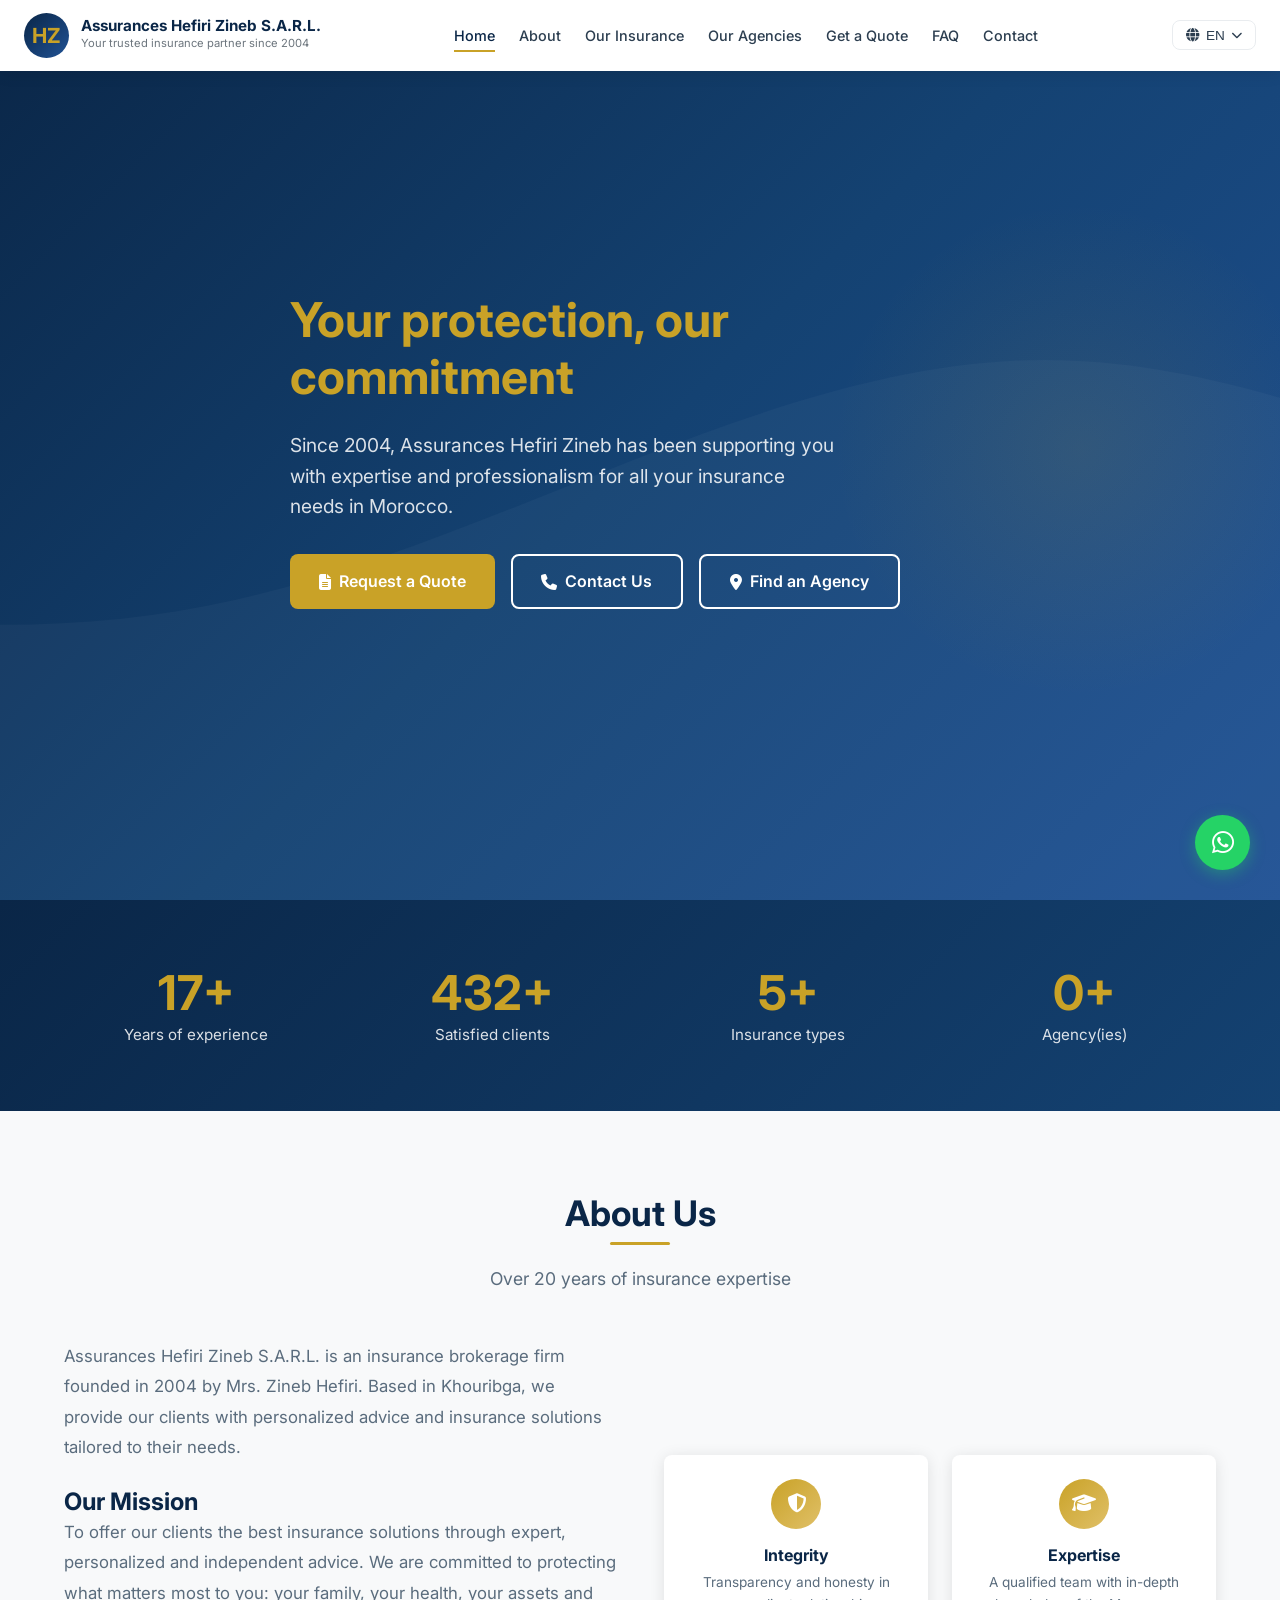
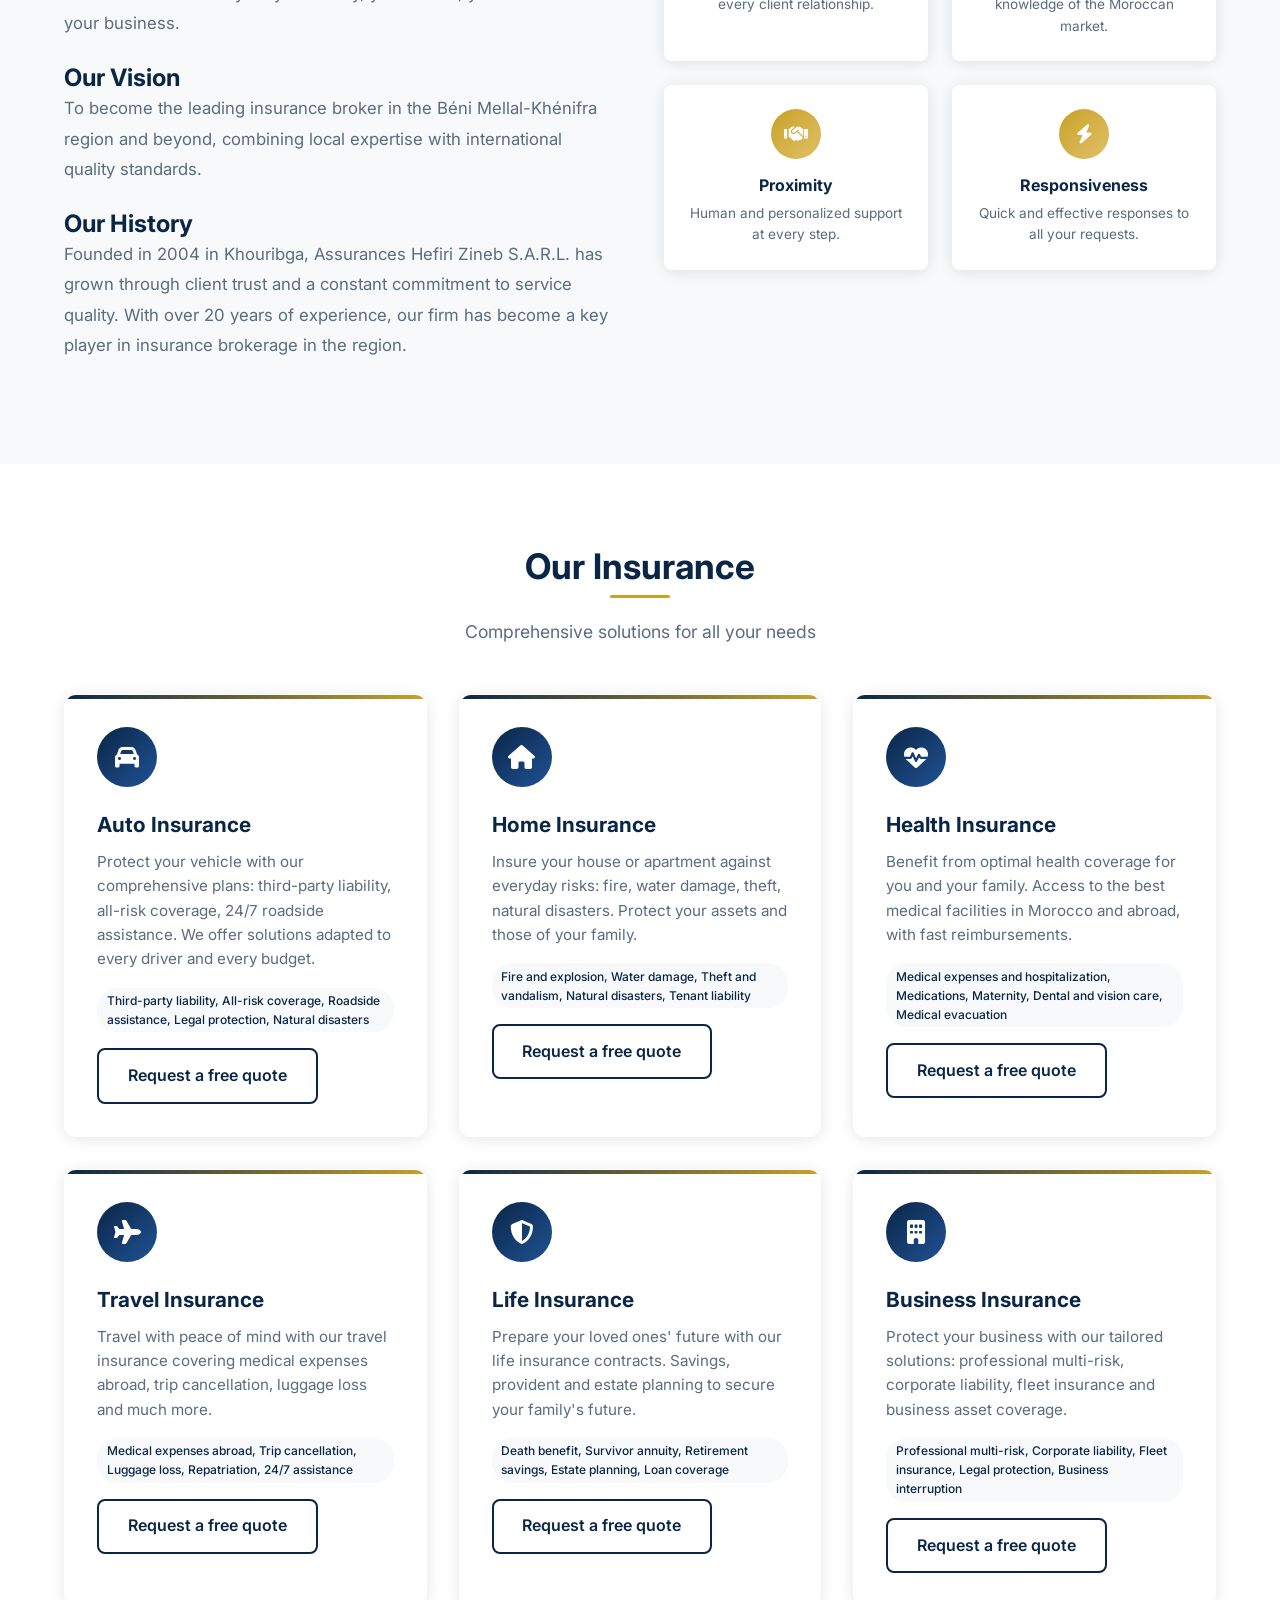
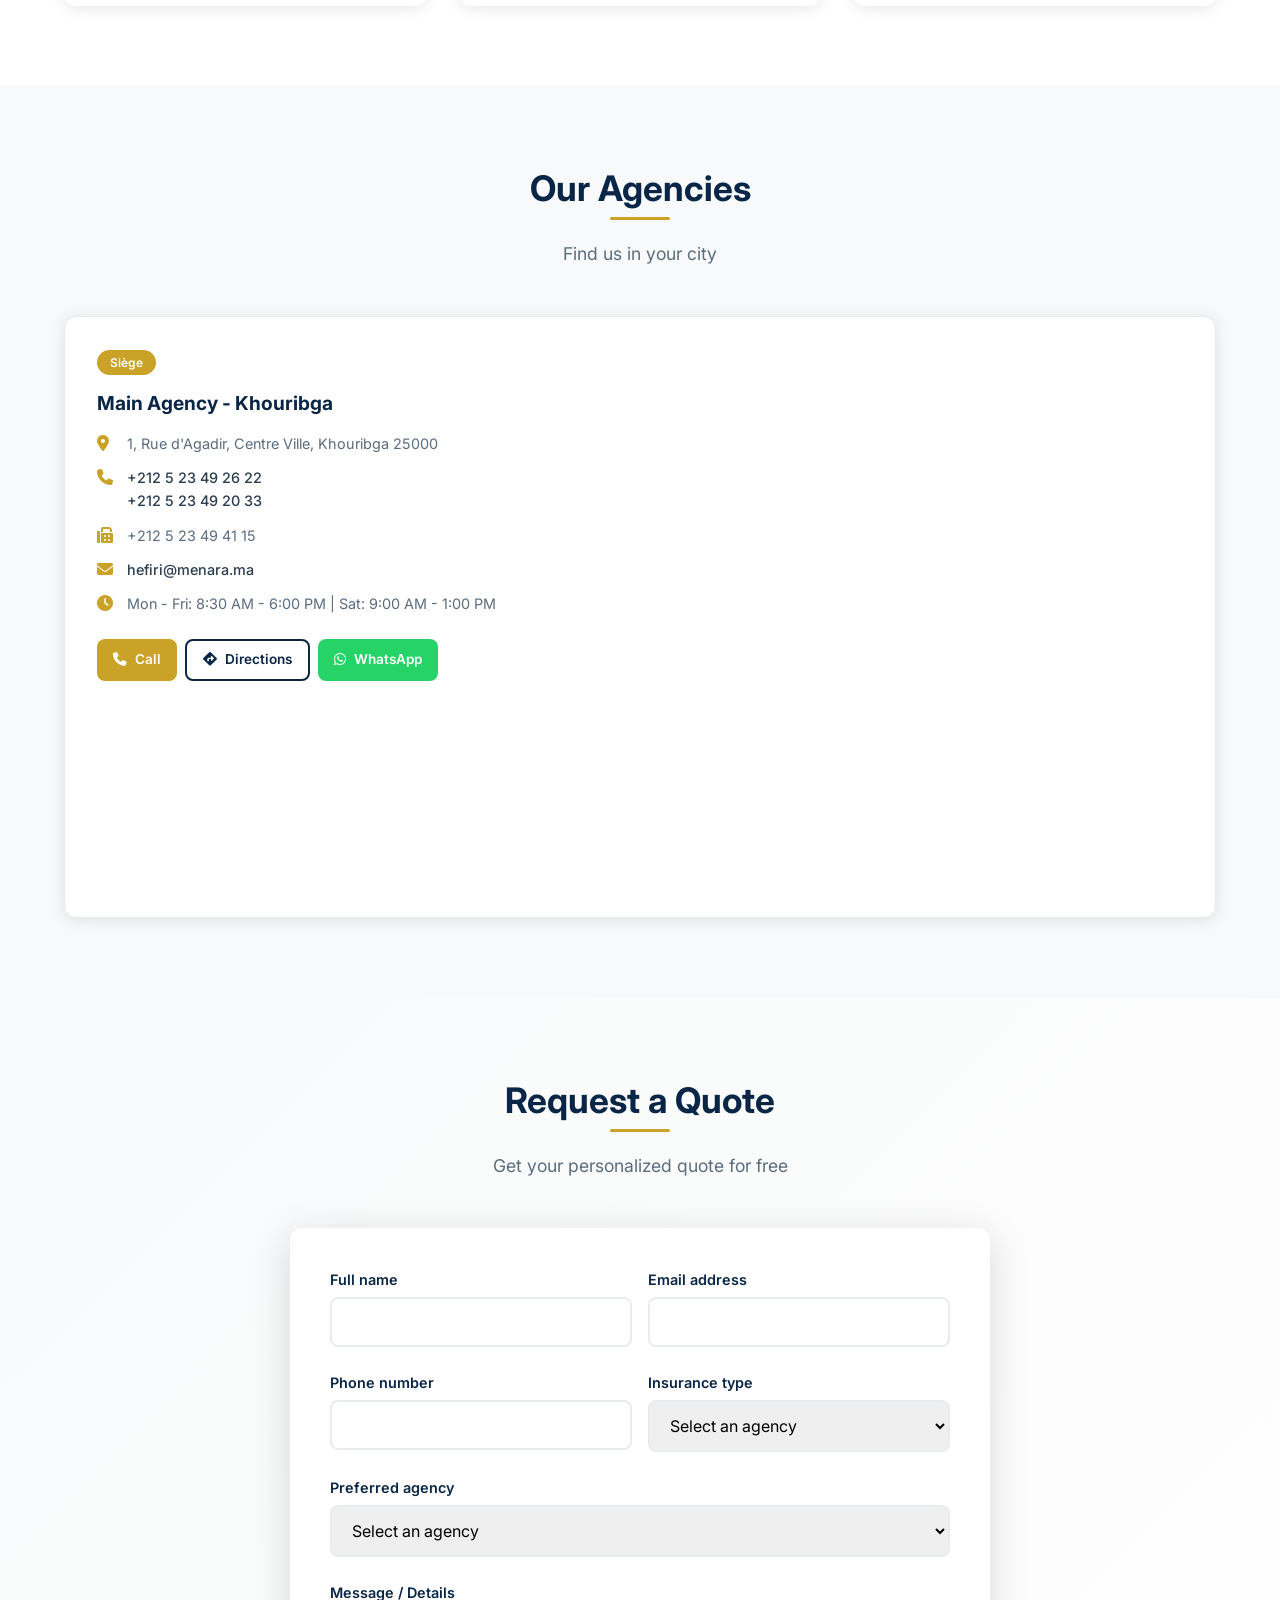
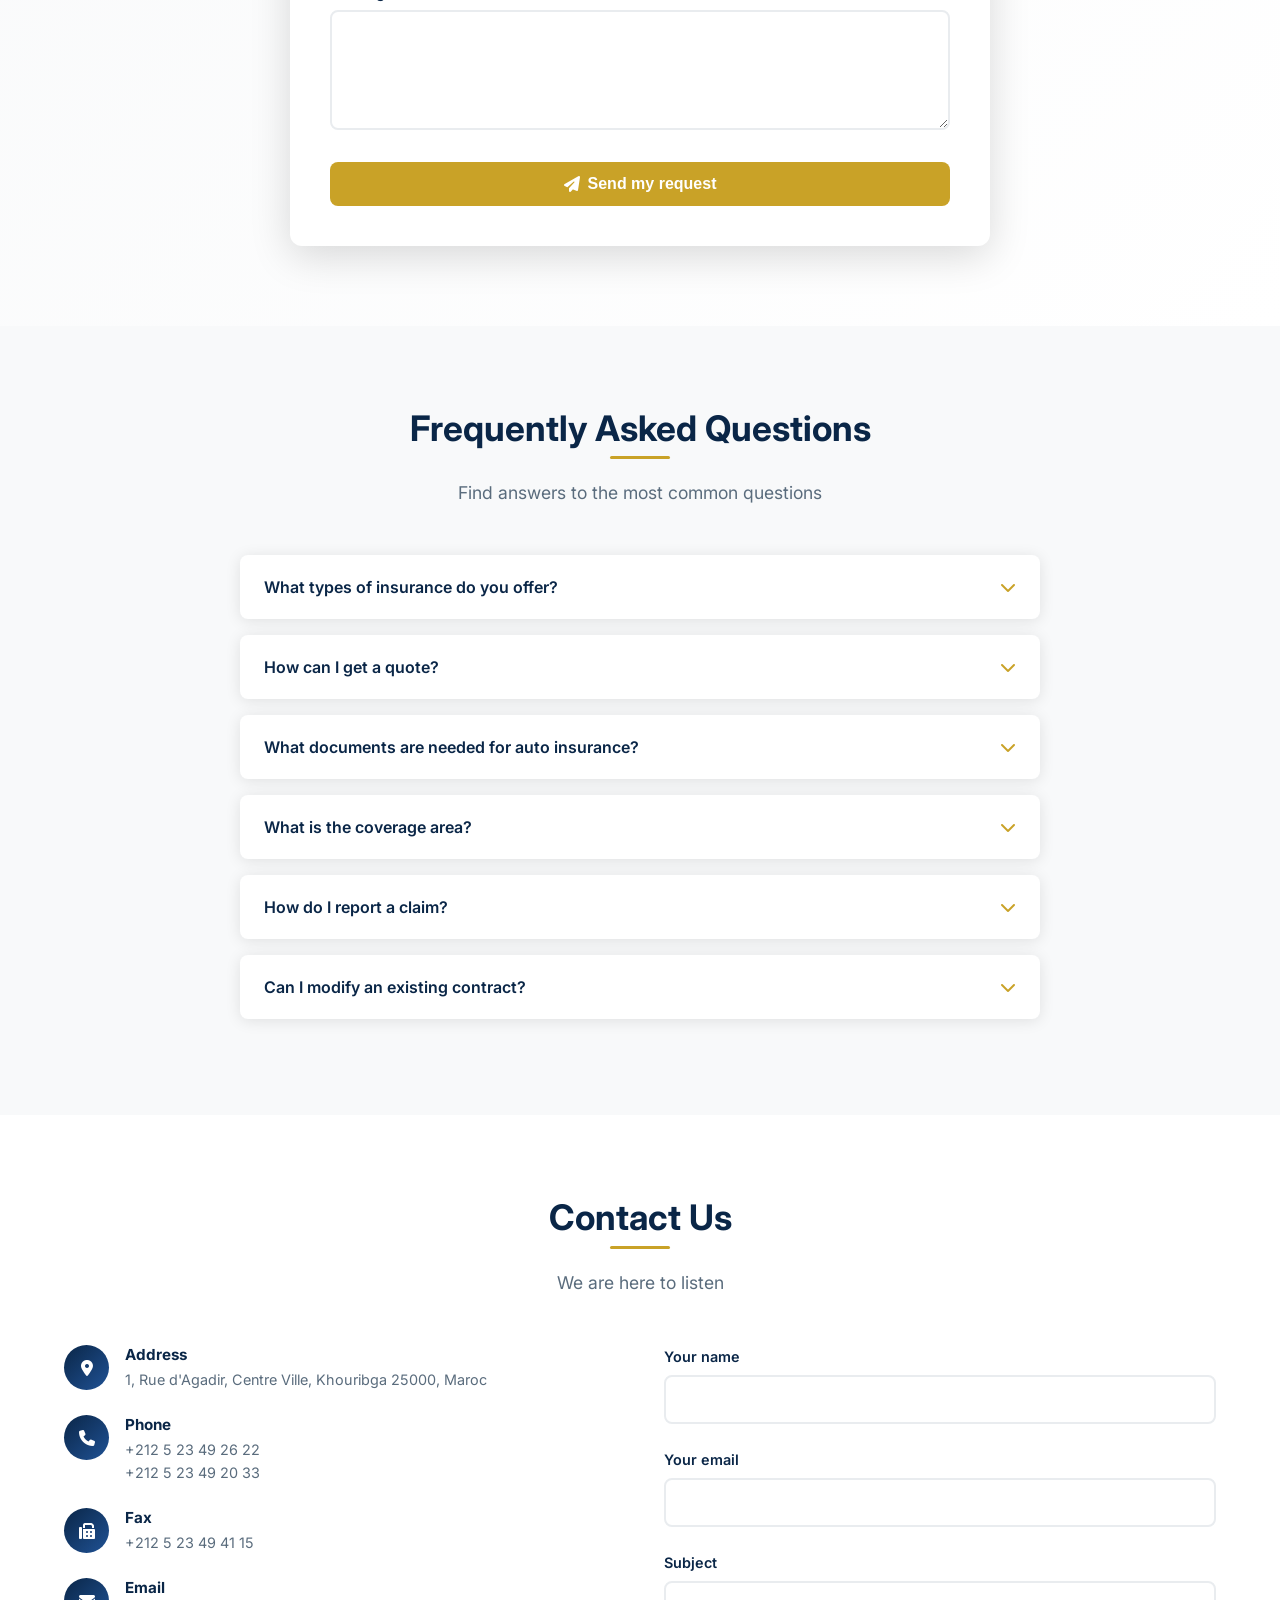
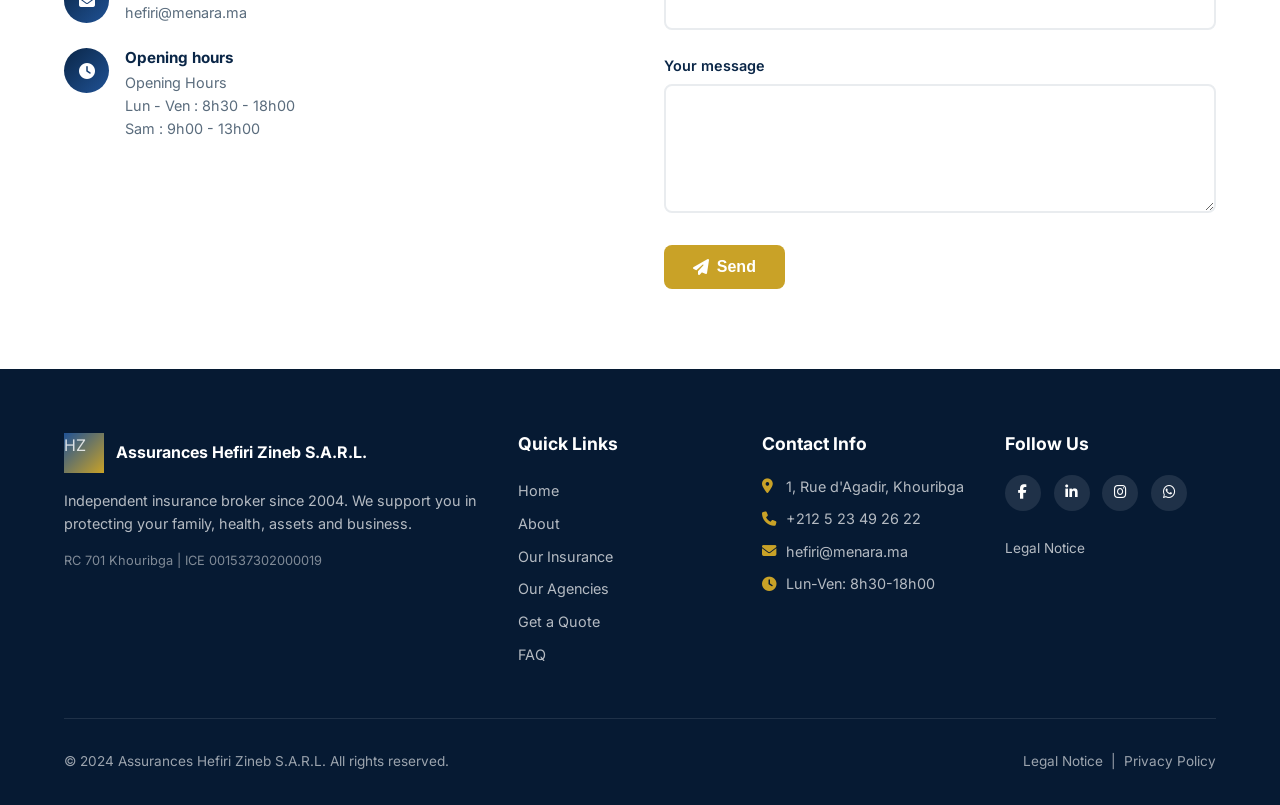
==== commit d26e0693: "fix: remove duplicate standalone map section The agency card already includes its own embedded Googl" ====
--- a/index.html
+++ b/index.html
@@ -328,21 +328,6 @@
     </div>
   </section>
 
-  <!-- ===== MAP SECTION ===== -->
-  <section class="map-section">
-    <div class="container">
-      <div class="map-container">
-        <iframe 
-          src="https://maps.google.com/maps?q=32.88220842030078,-6.91396665058744&z=15&output=embed" 
-          loading="lazy" 
-          allowfullscreen
-          title="Google Maps - Assurances Hefiri Zineb, Khouribga"
-          aria-label="Carte Google Maps de l'agence Assurances Hefiri Zineb à Khouribga">
-        </iframe>
-      </div>
-    </div>
-  </section>
-
   <!-- ===== QUOTE SECTION ===== -->
   <section class="section quote-section" id="devis">
     <div class="container">
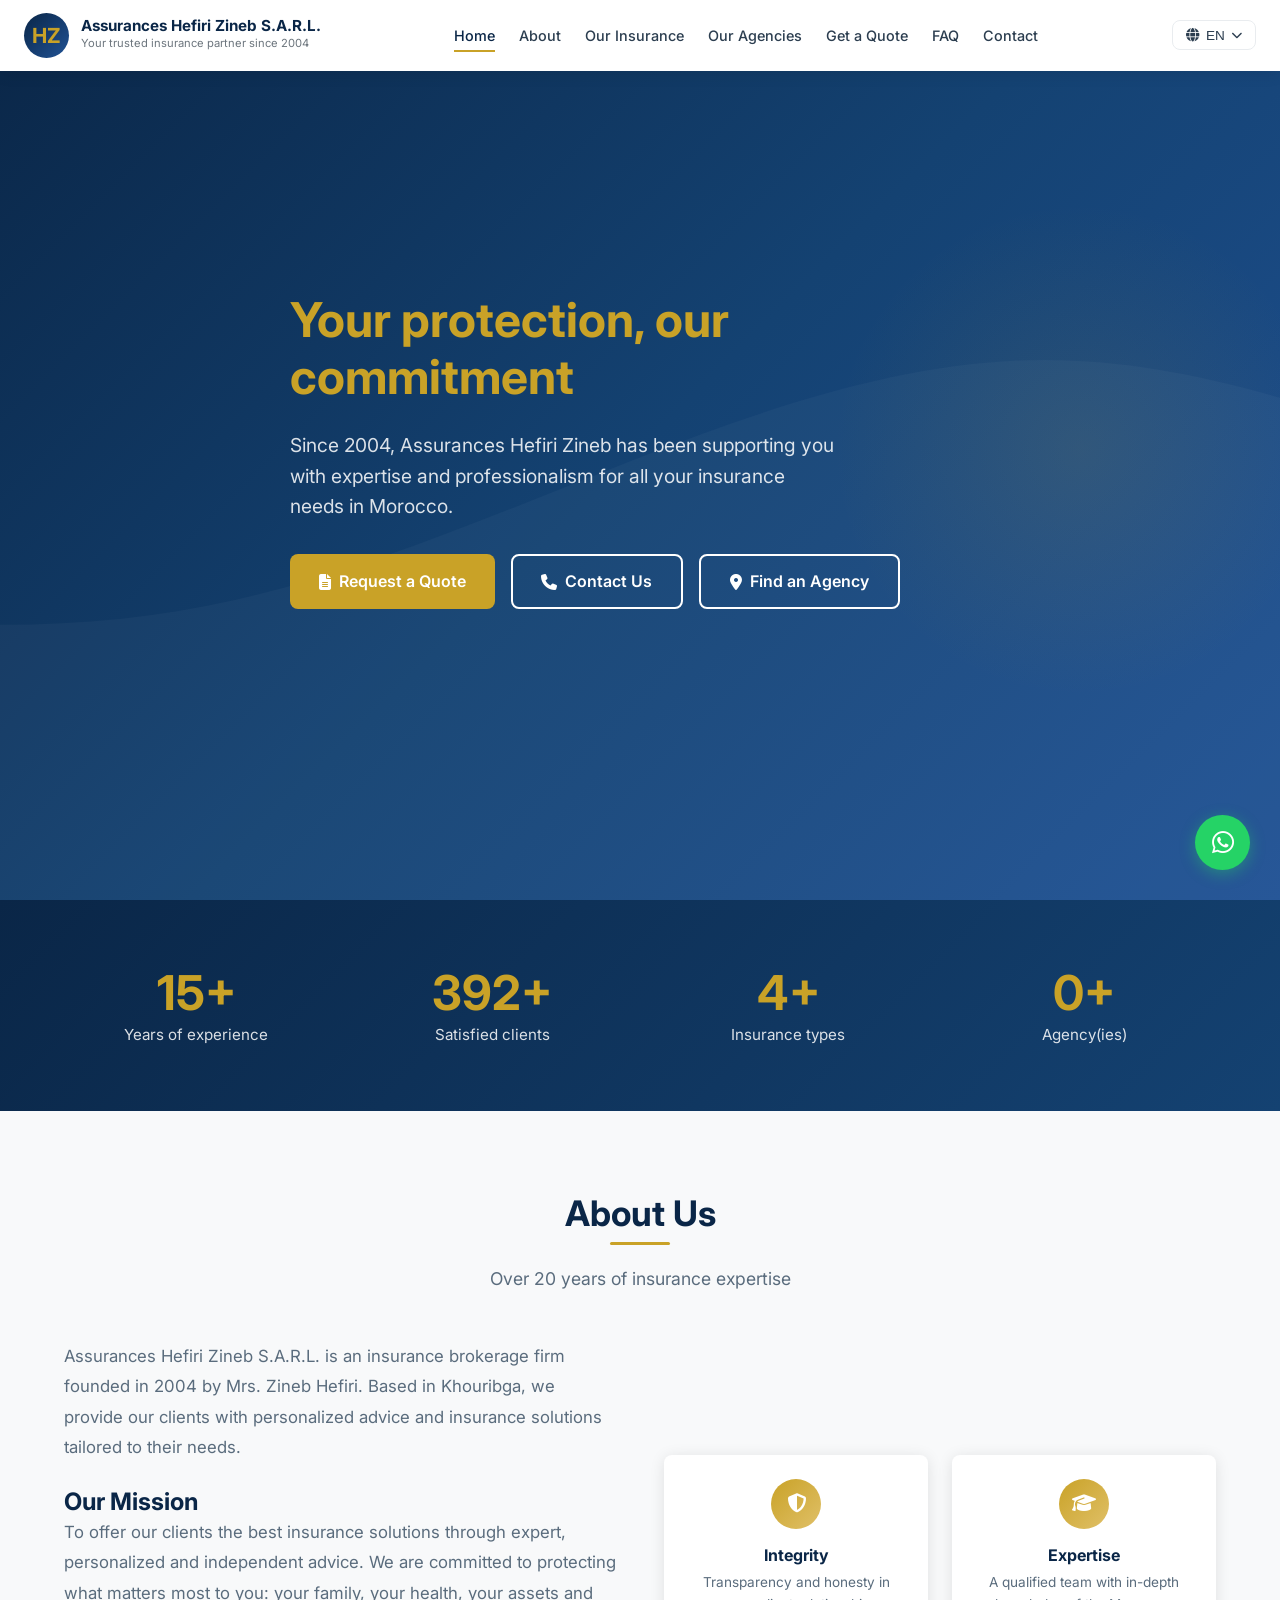
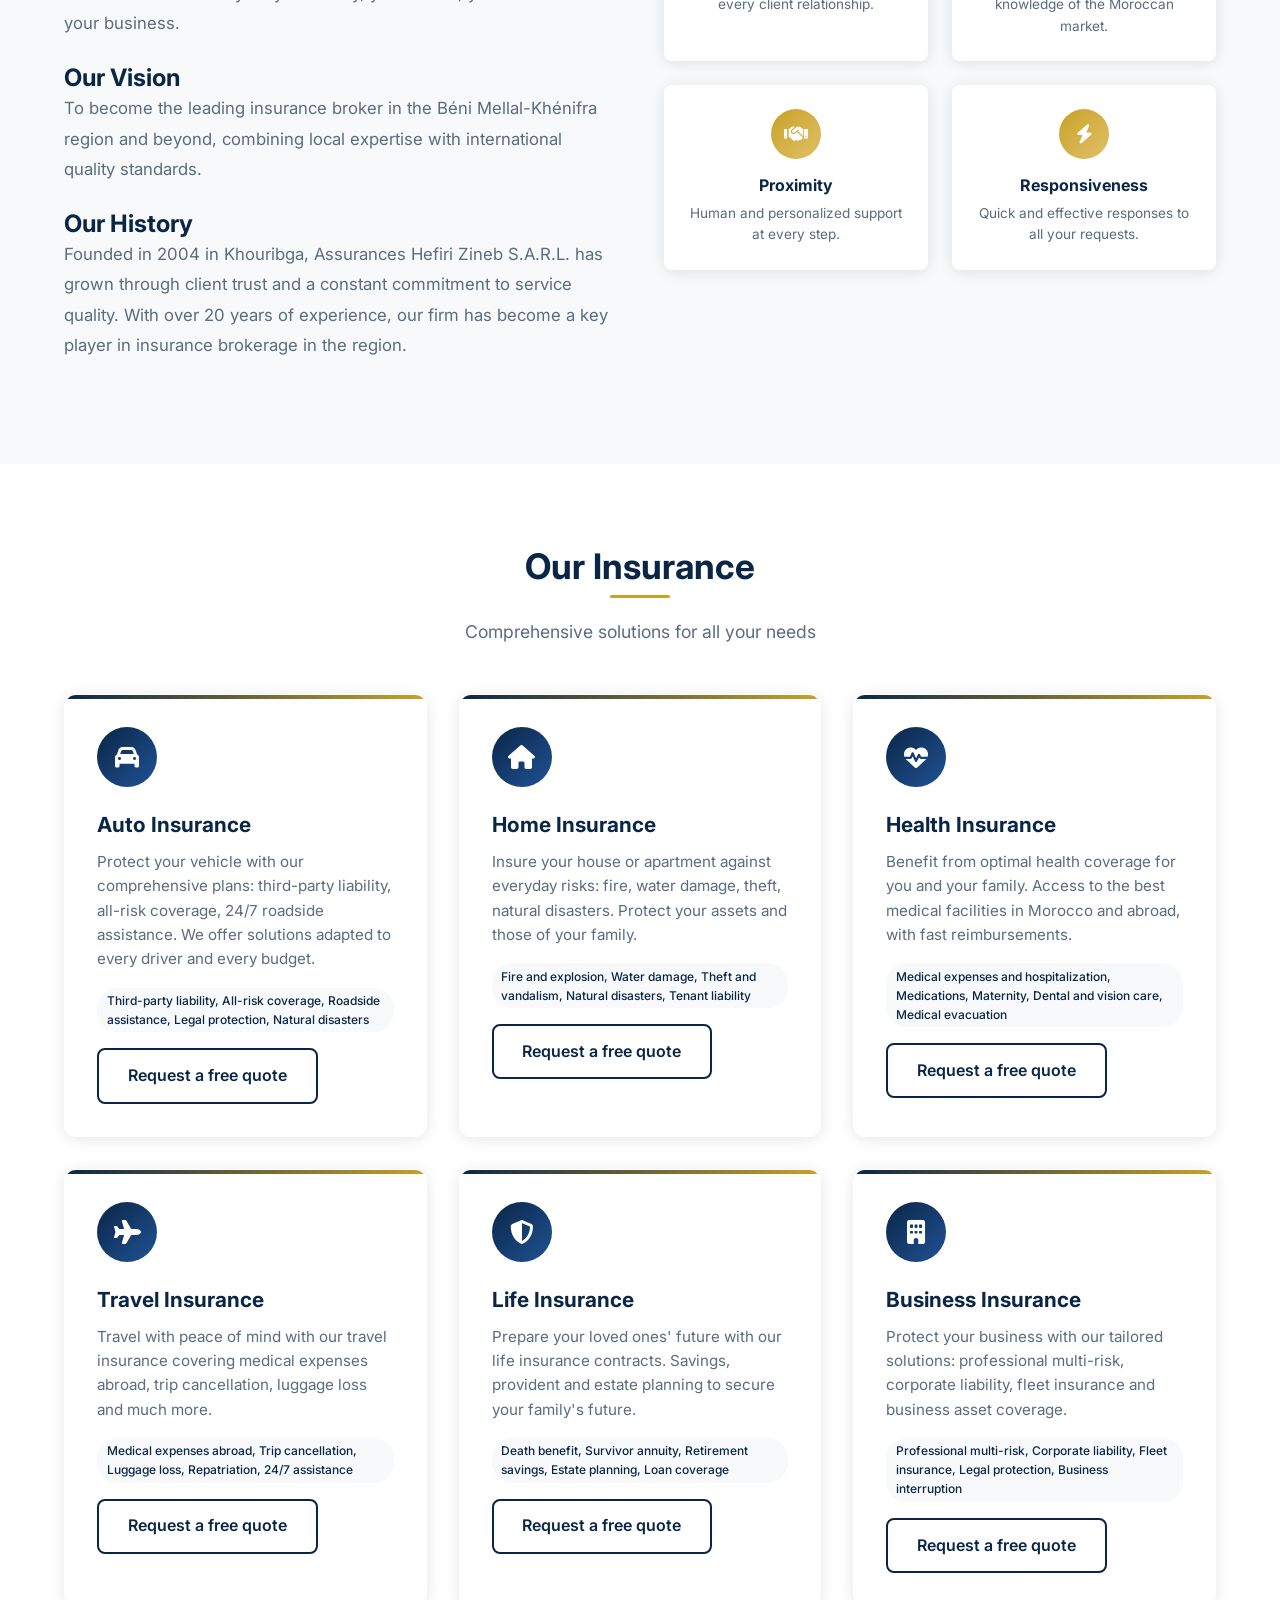
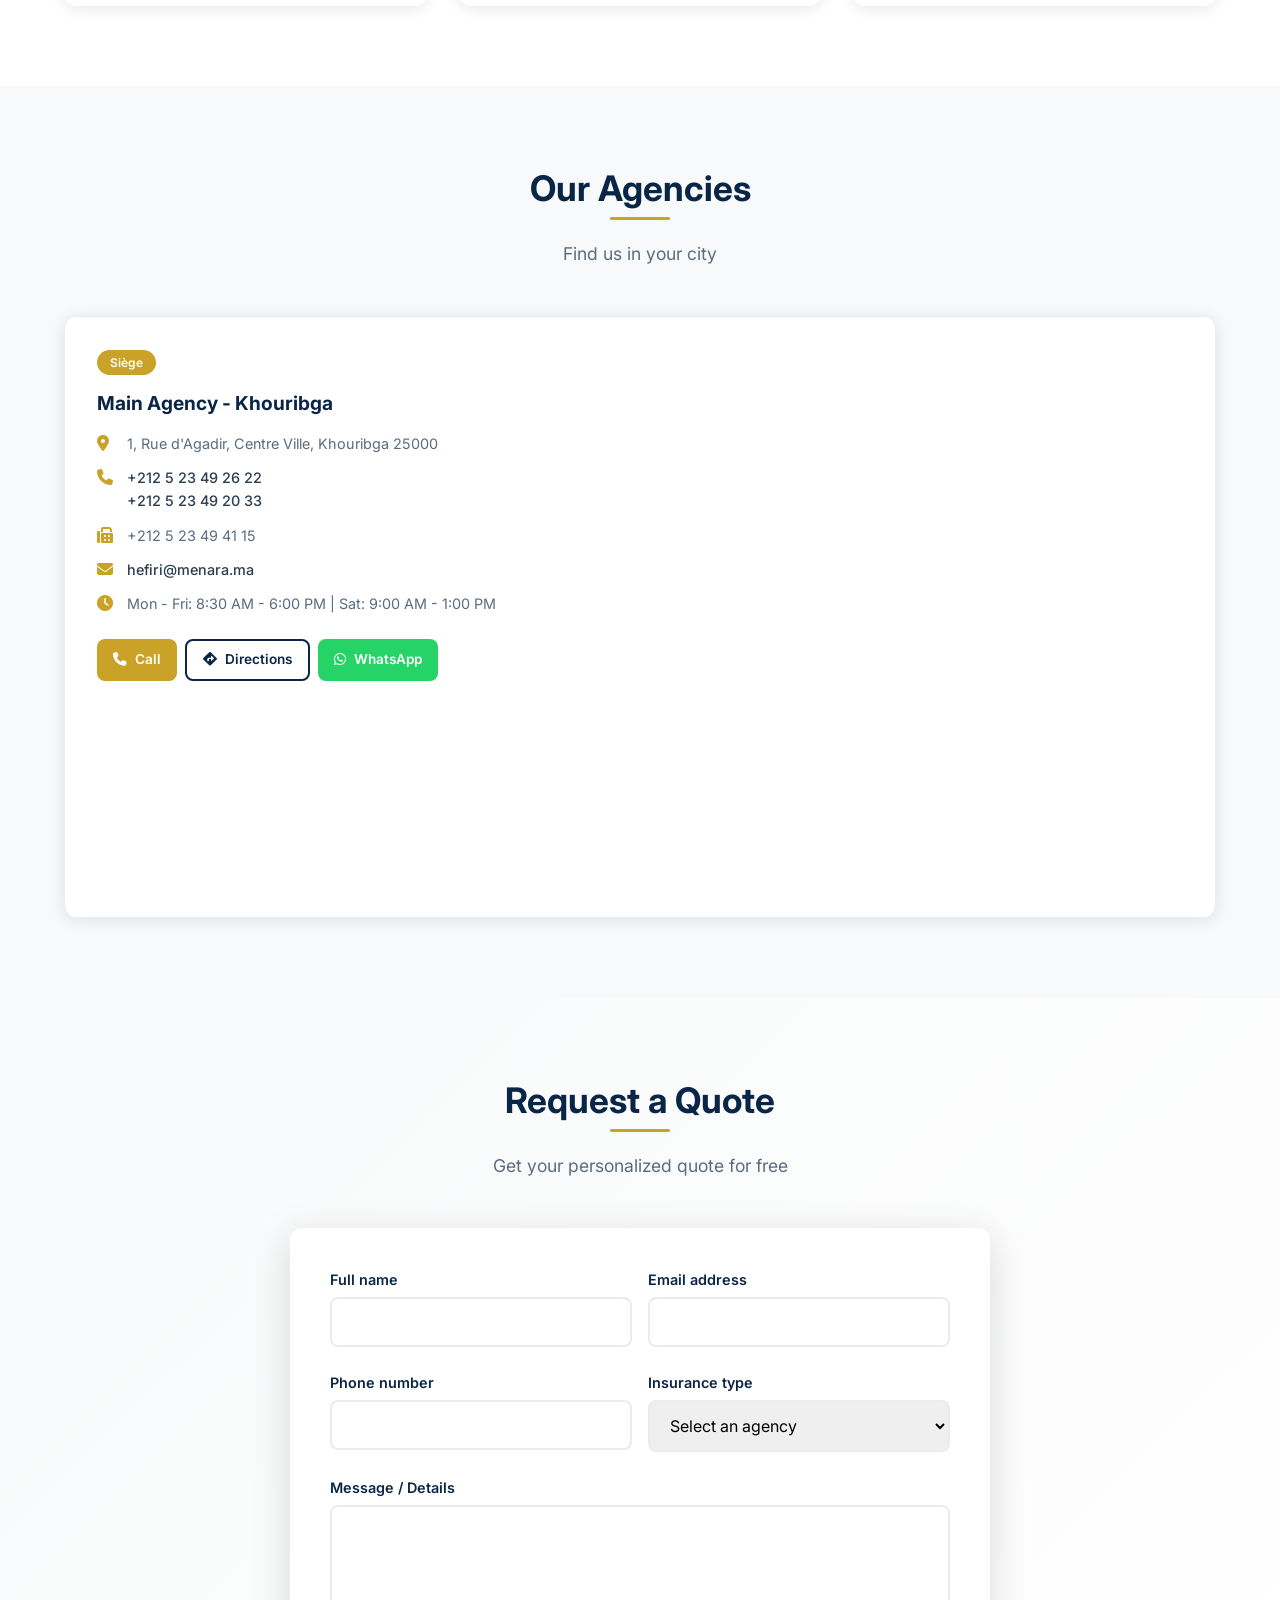
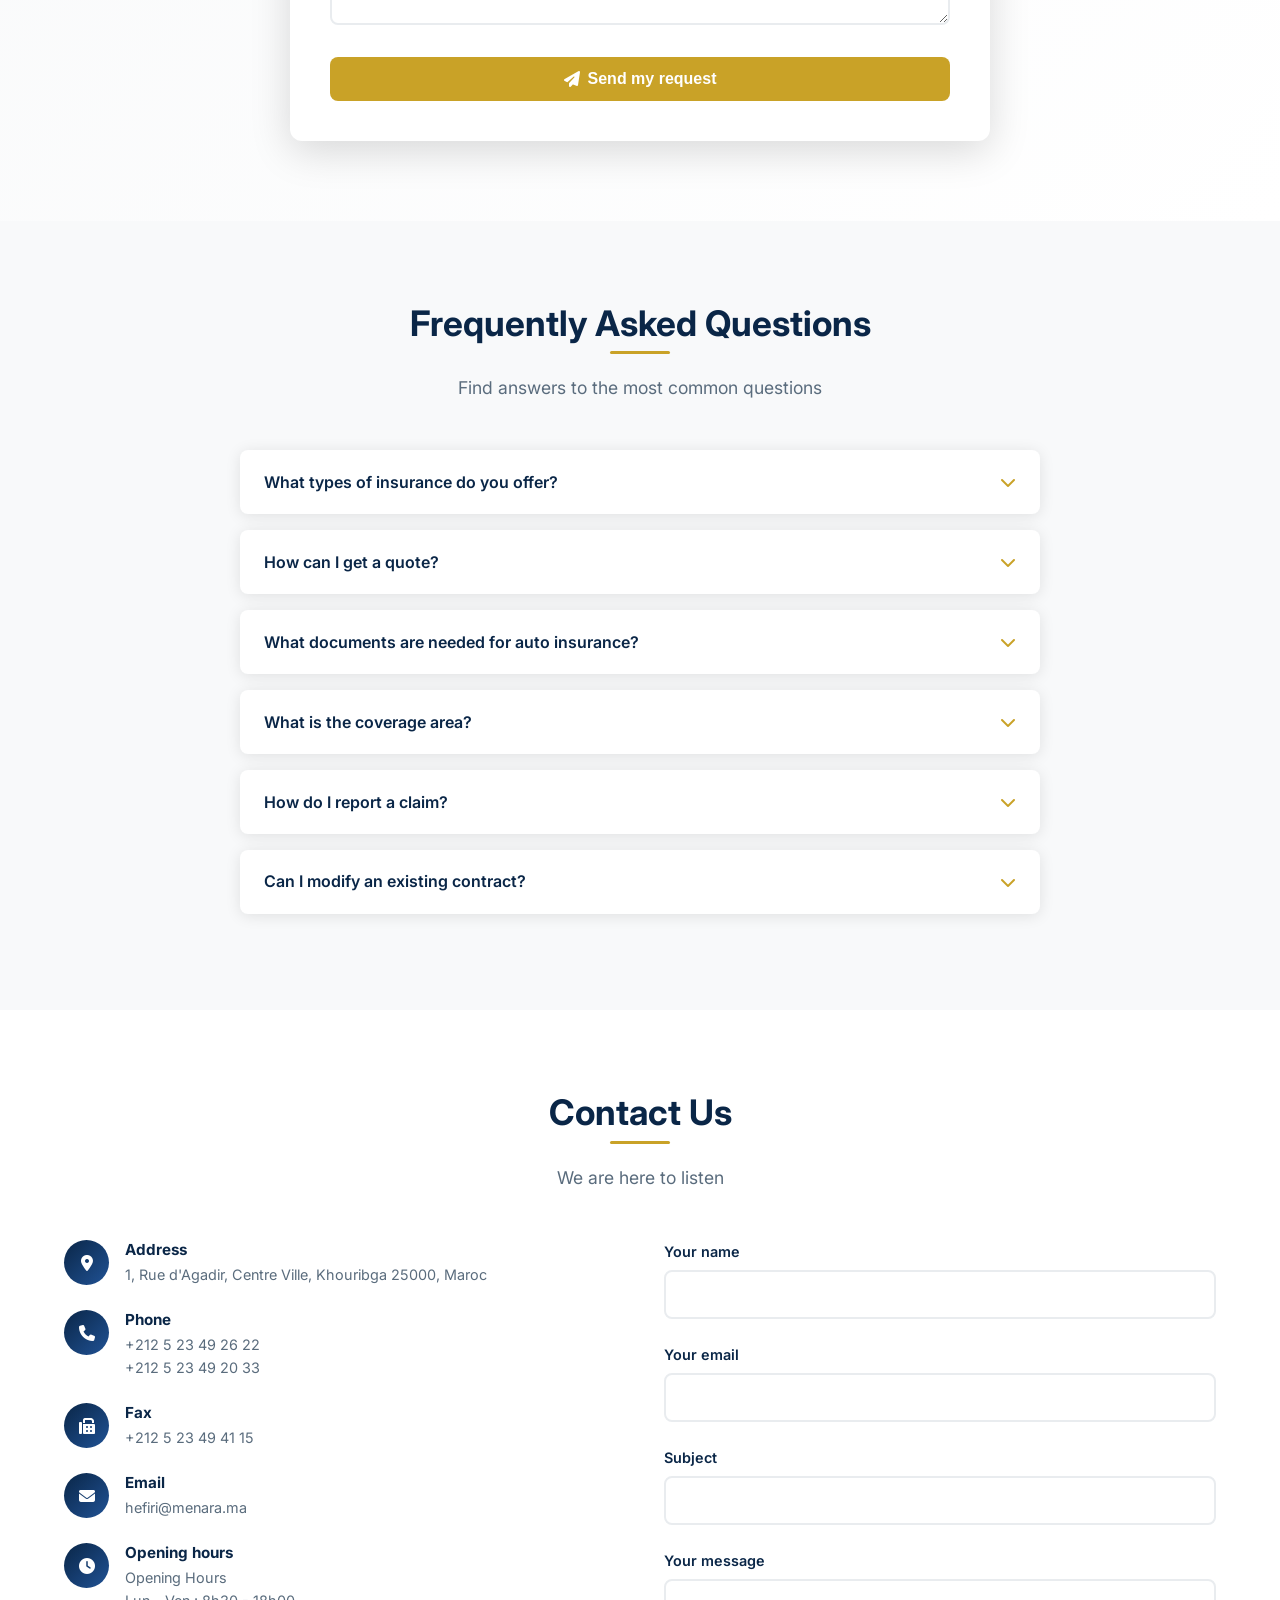
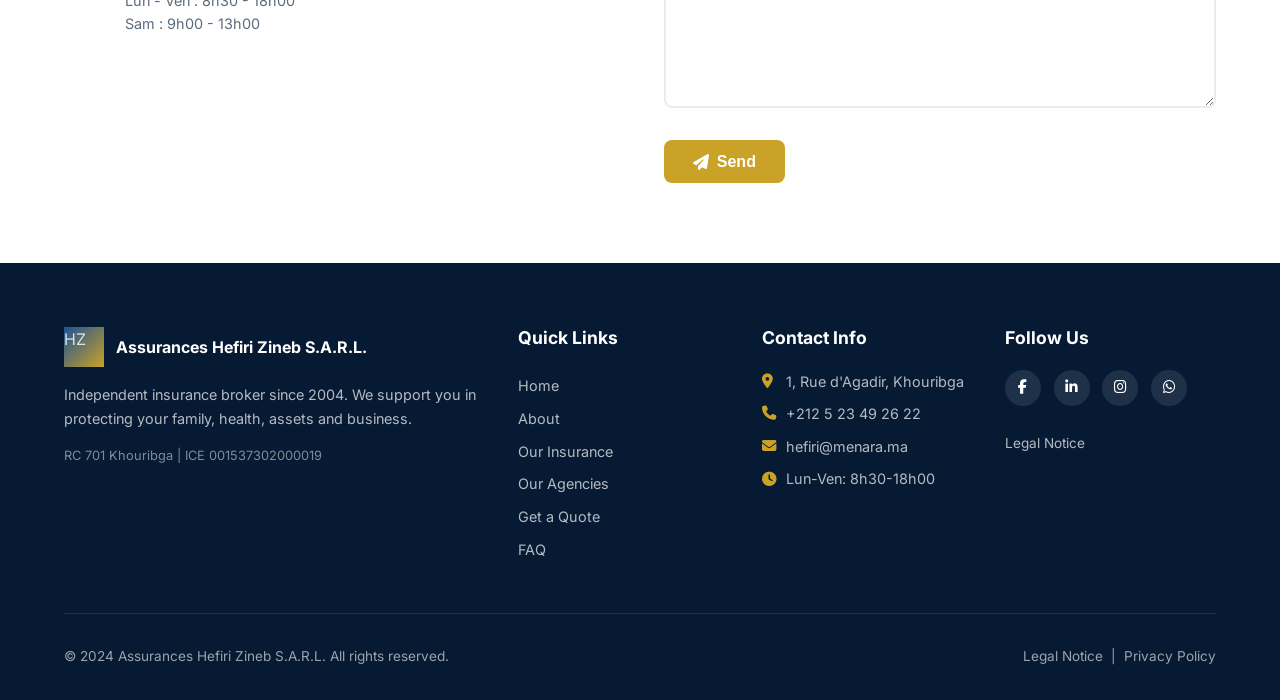
==== commit 8ab2a929: "Remove agency selector from quote form - Remove 'preferred agency' dropdown from quote form - Remove" ====
--- a/index.html
+++ b/index.html
@@ -369,13 +369,6 @@
           </div>
           
           <div class="form-group">
-            <label for="quoteAgency" data-i18n="quote.form.agency">Agence souhaitée</label>
-            <select id="quoteAgency" name="agency" class="agency-select">
-              <option value="" data-i18n="quote.select_agency">Choisir une agence</option>
-            </select>
-          </div>
-          
-          <div class="form-group">
             <label for="quoteMessage" data-i18n="quote.form.message">Message / Détails</label>
             <textarea id="quoteMessage" name="message" rows="4" placeholder=""></textarea>
           </div>
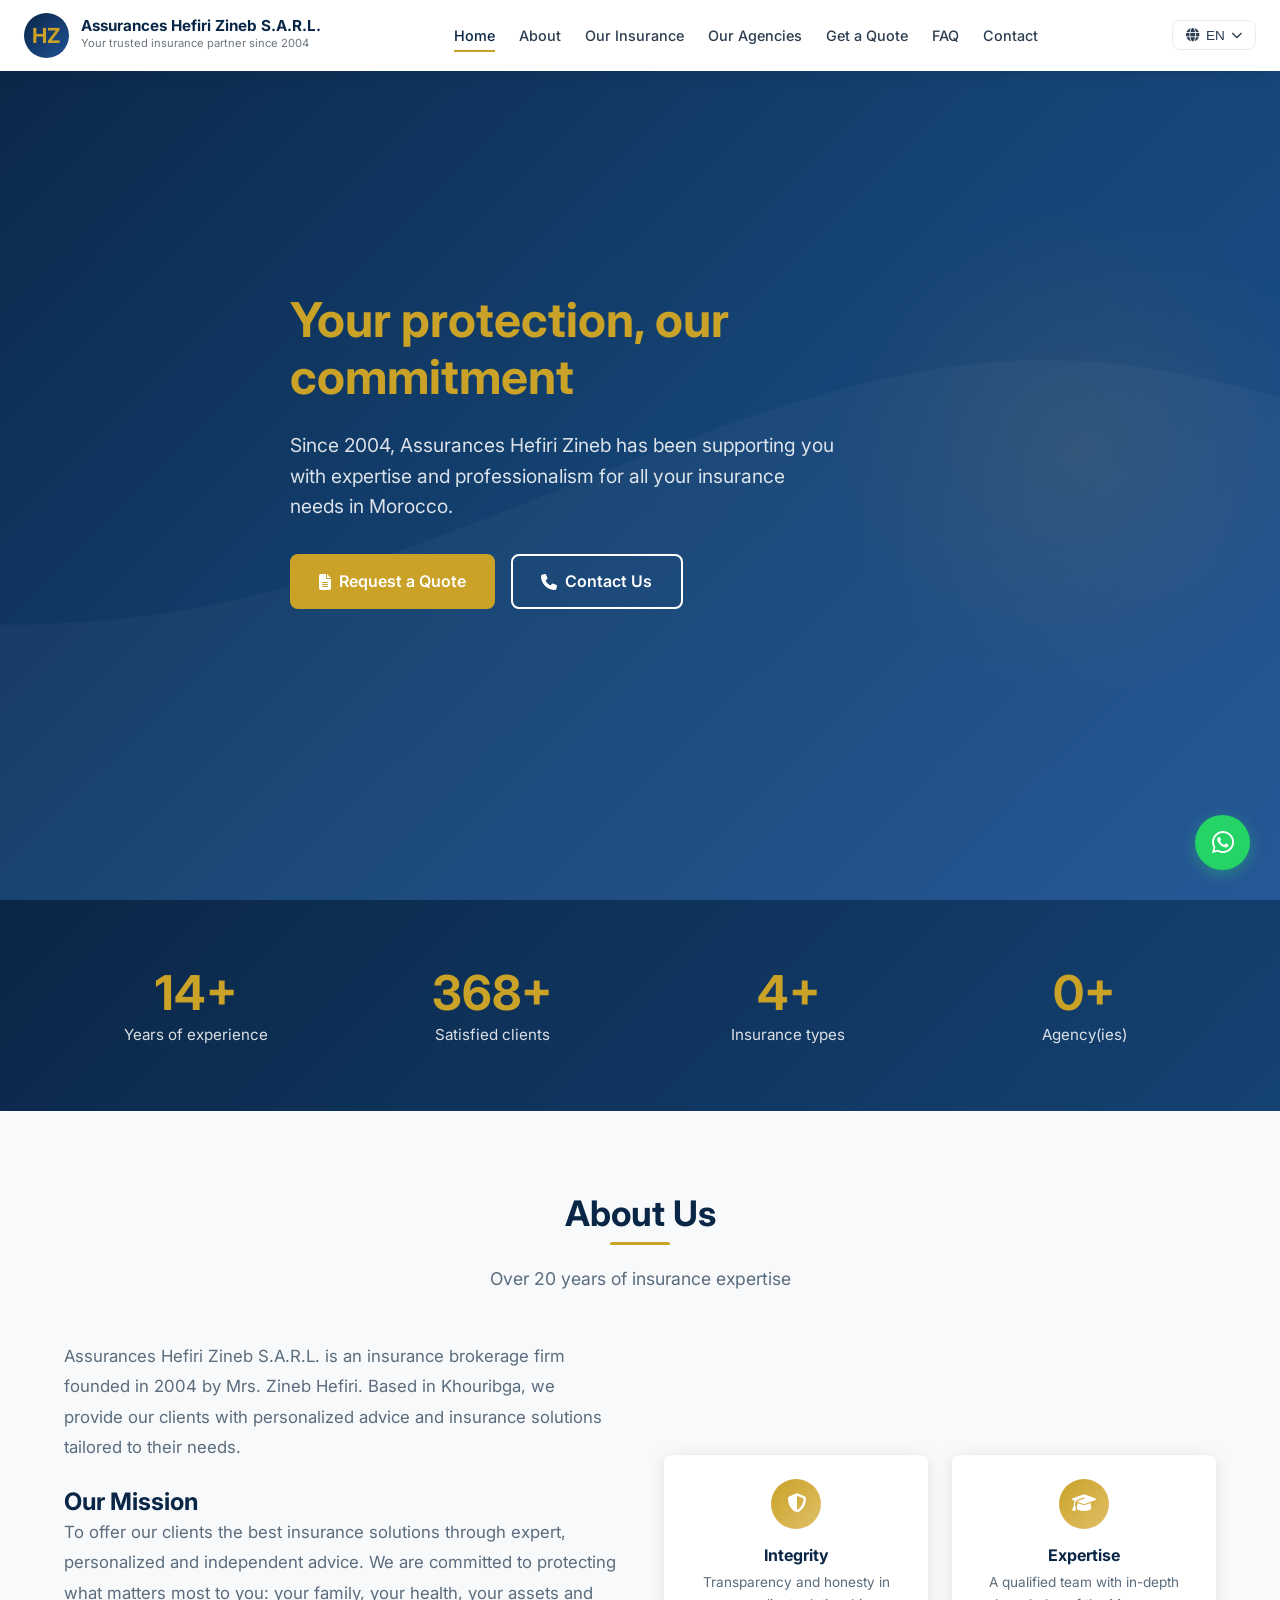
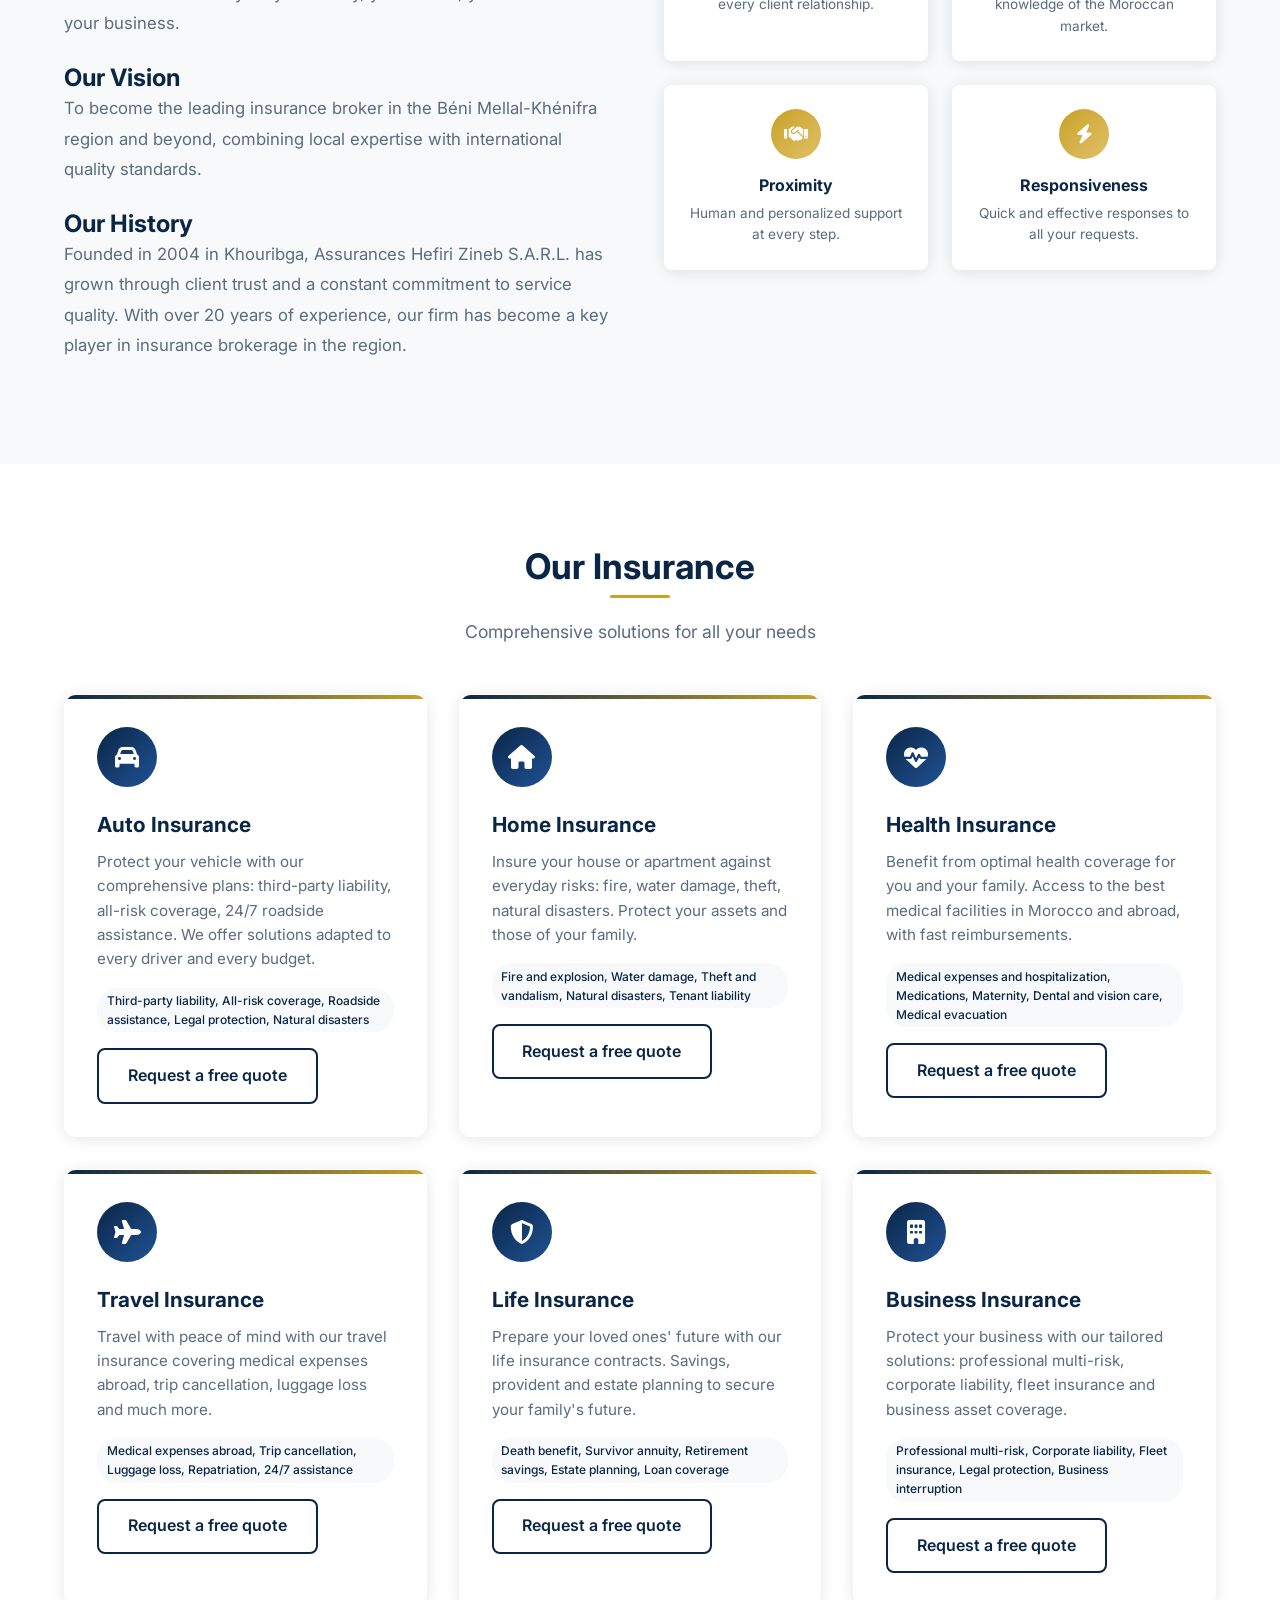
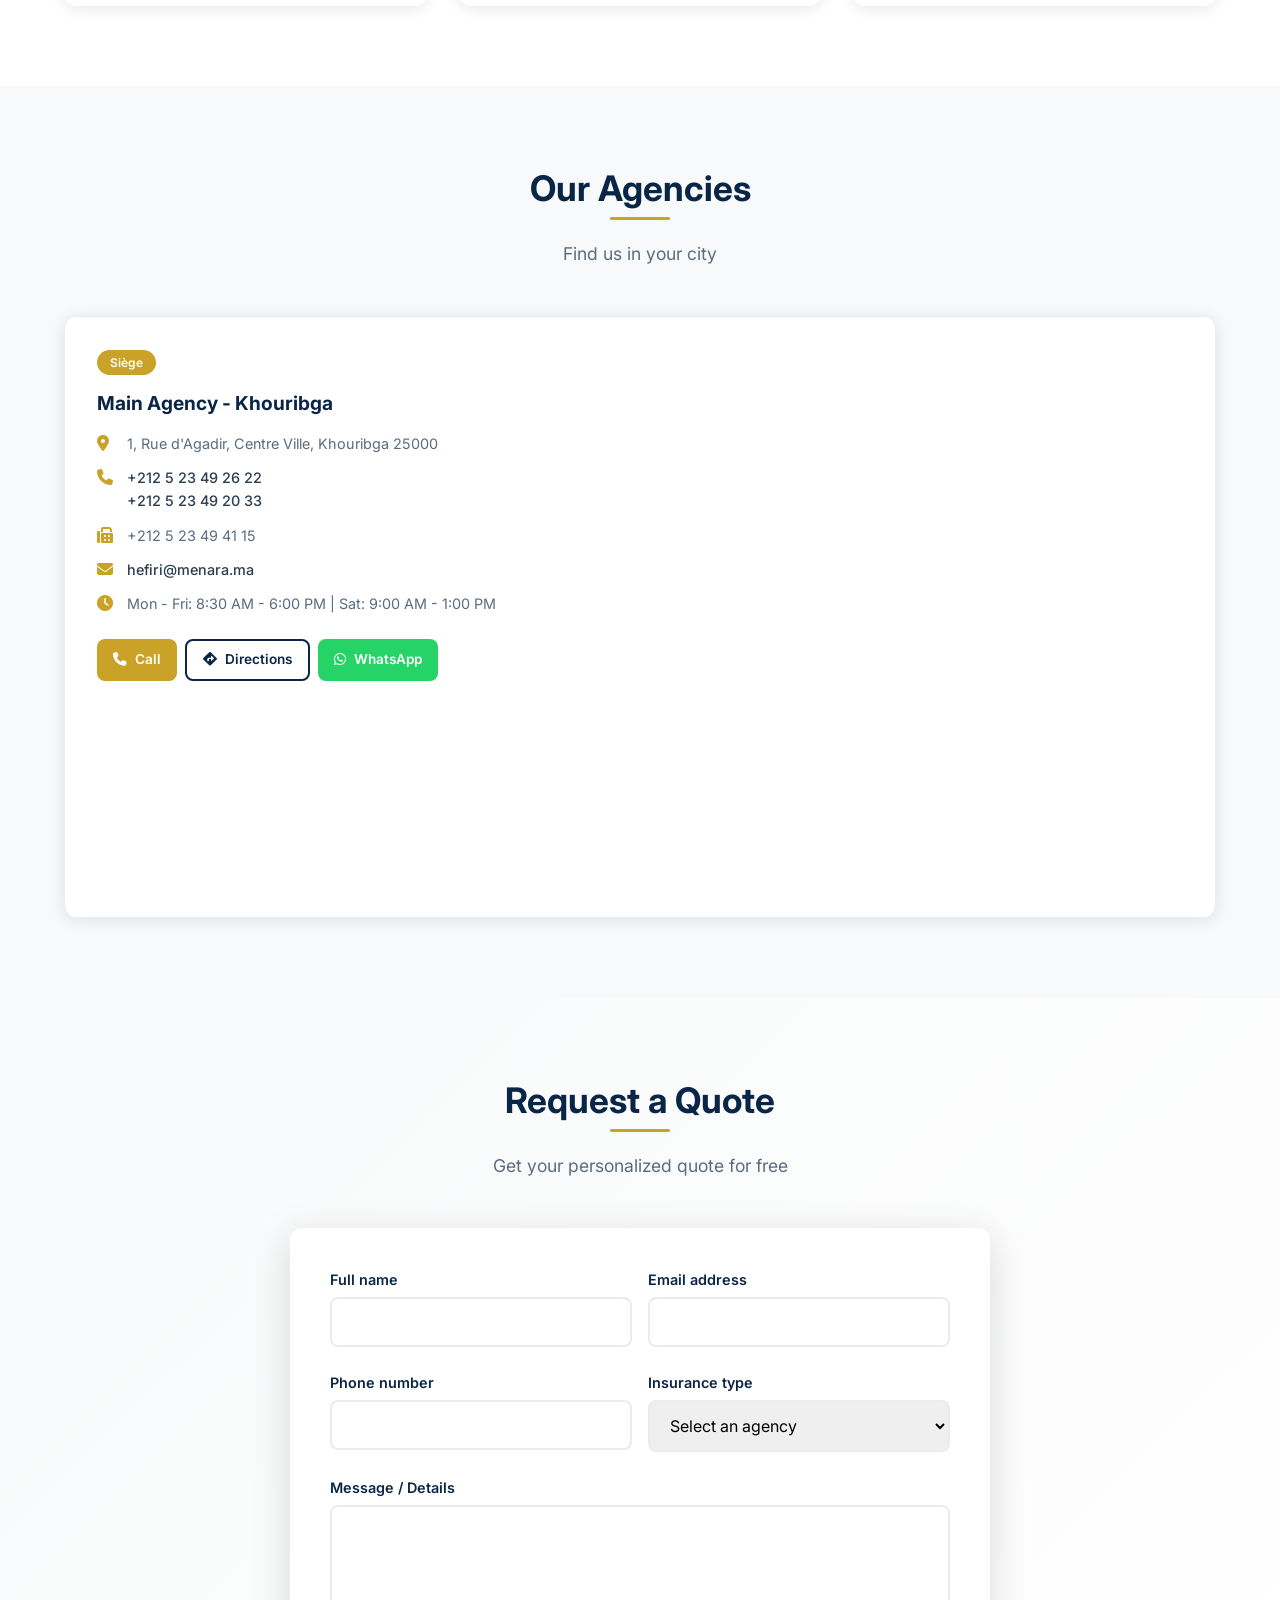
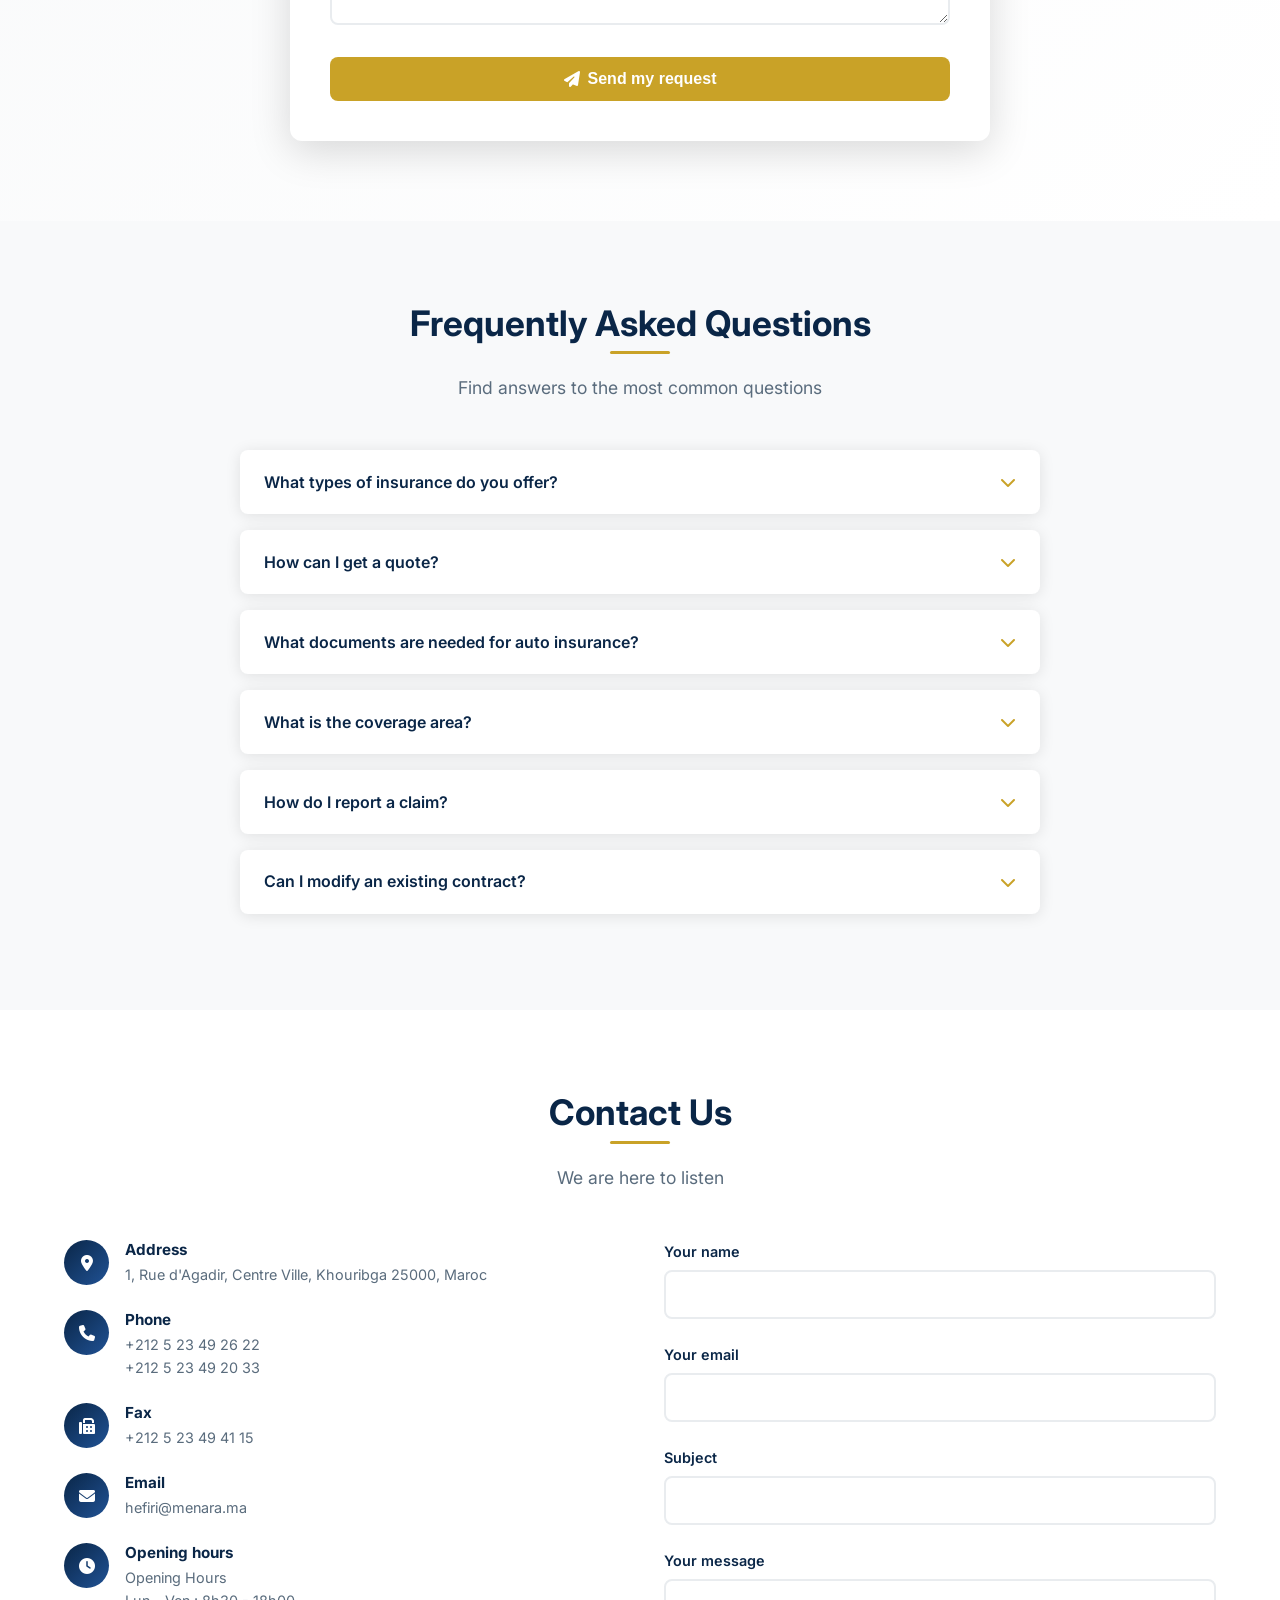
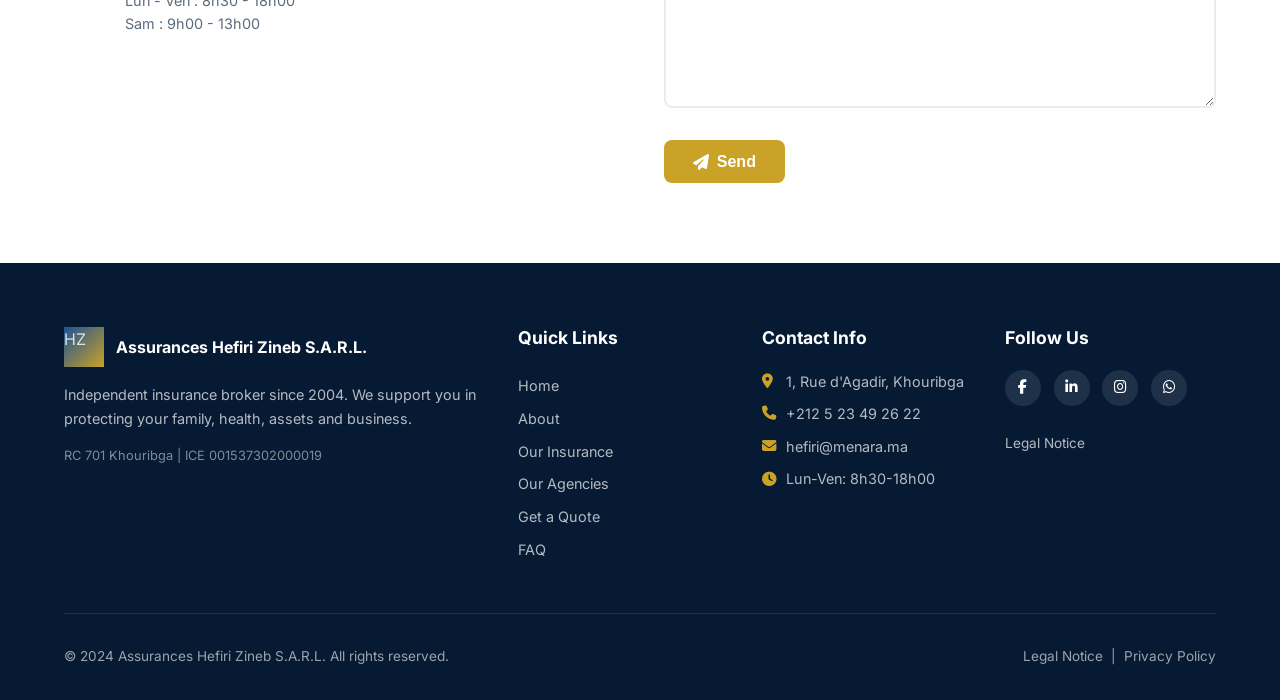
==== commit b15c1459: "Remove 'find an agency' button from hero section - Simplify hero to 2 CTAs only (quote request + con" ====
--- a/index.html
+++ b/index.html
@@ -154,10 +154,7 @@
             <i class="fas fa-phone"></i>
             <span data-i18n="hero.cta2">Nous contacter</span>
           </a>
-          <a href="#agences" class="btn btn-secondary">
-            <i class="fas fa-map-marker-alt"></i>
-            <span data-i18n="hero.cta3">Trouver une agence</span>
-          </a>
+
         </div>
       </div>
     </div>
